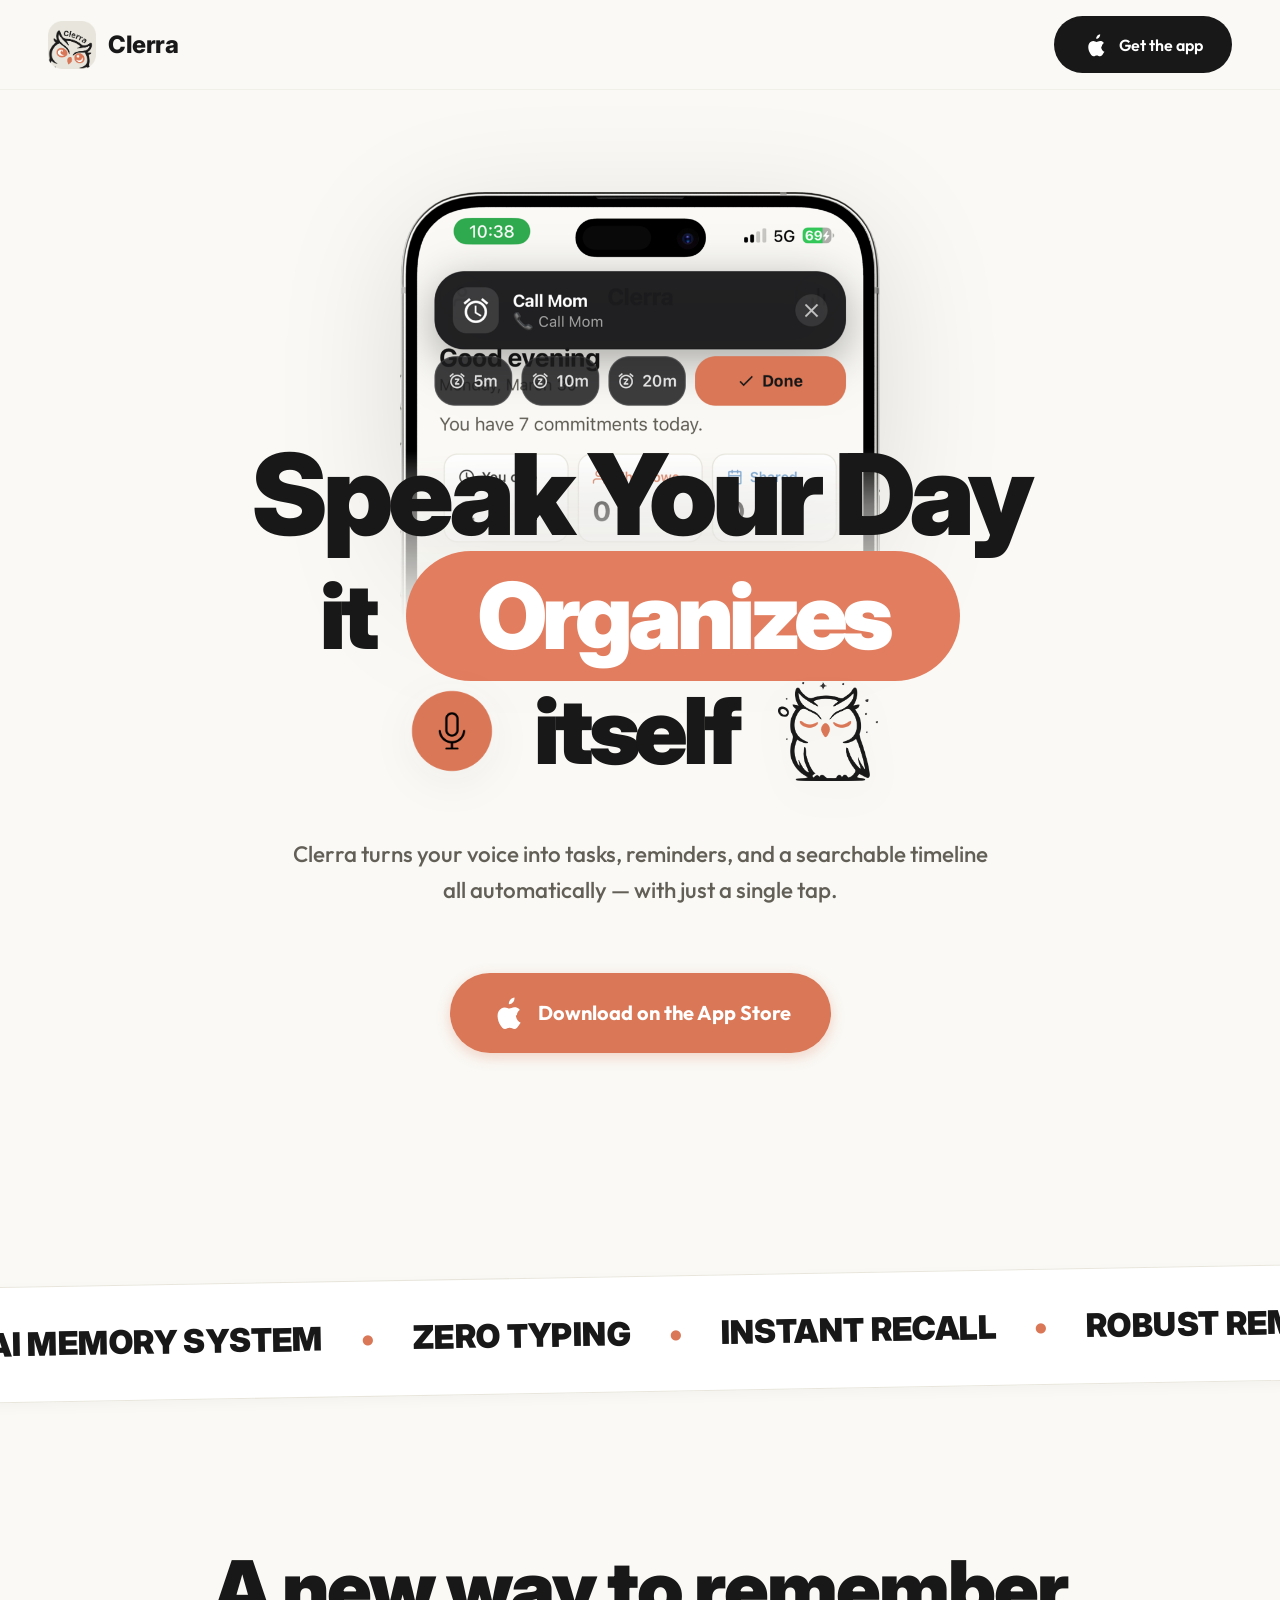
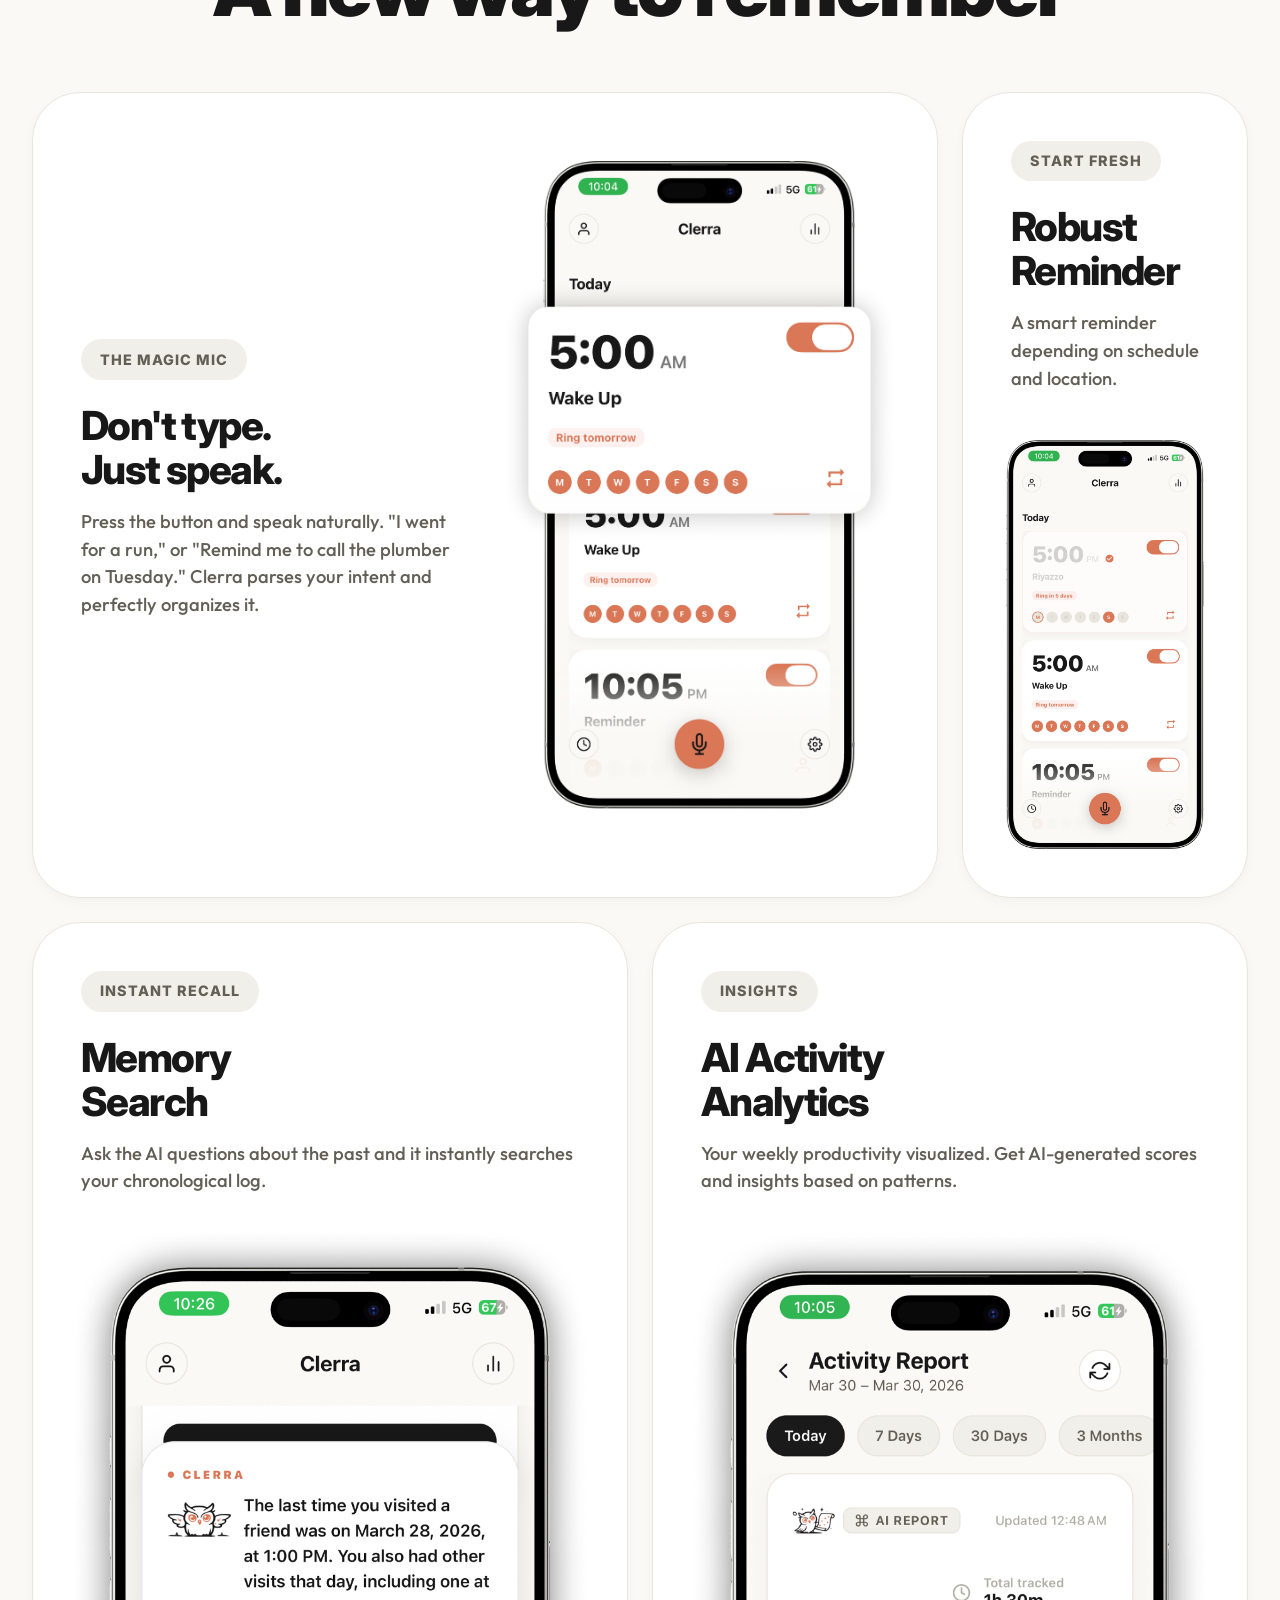
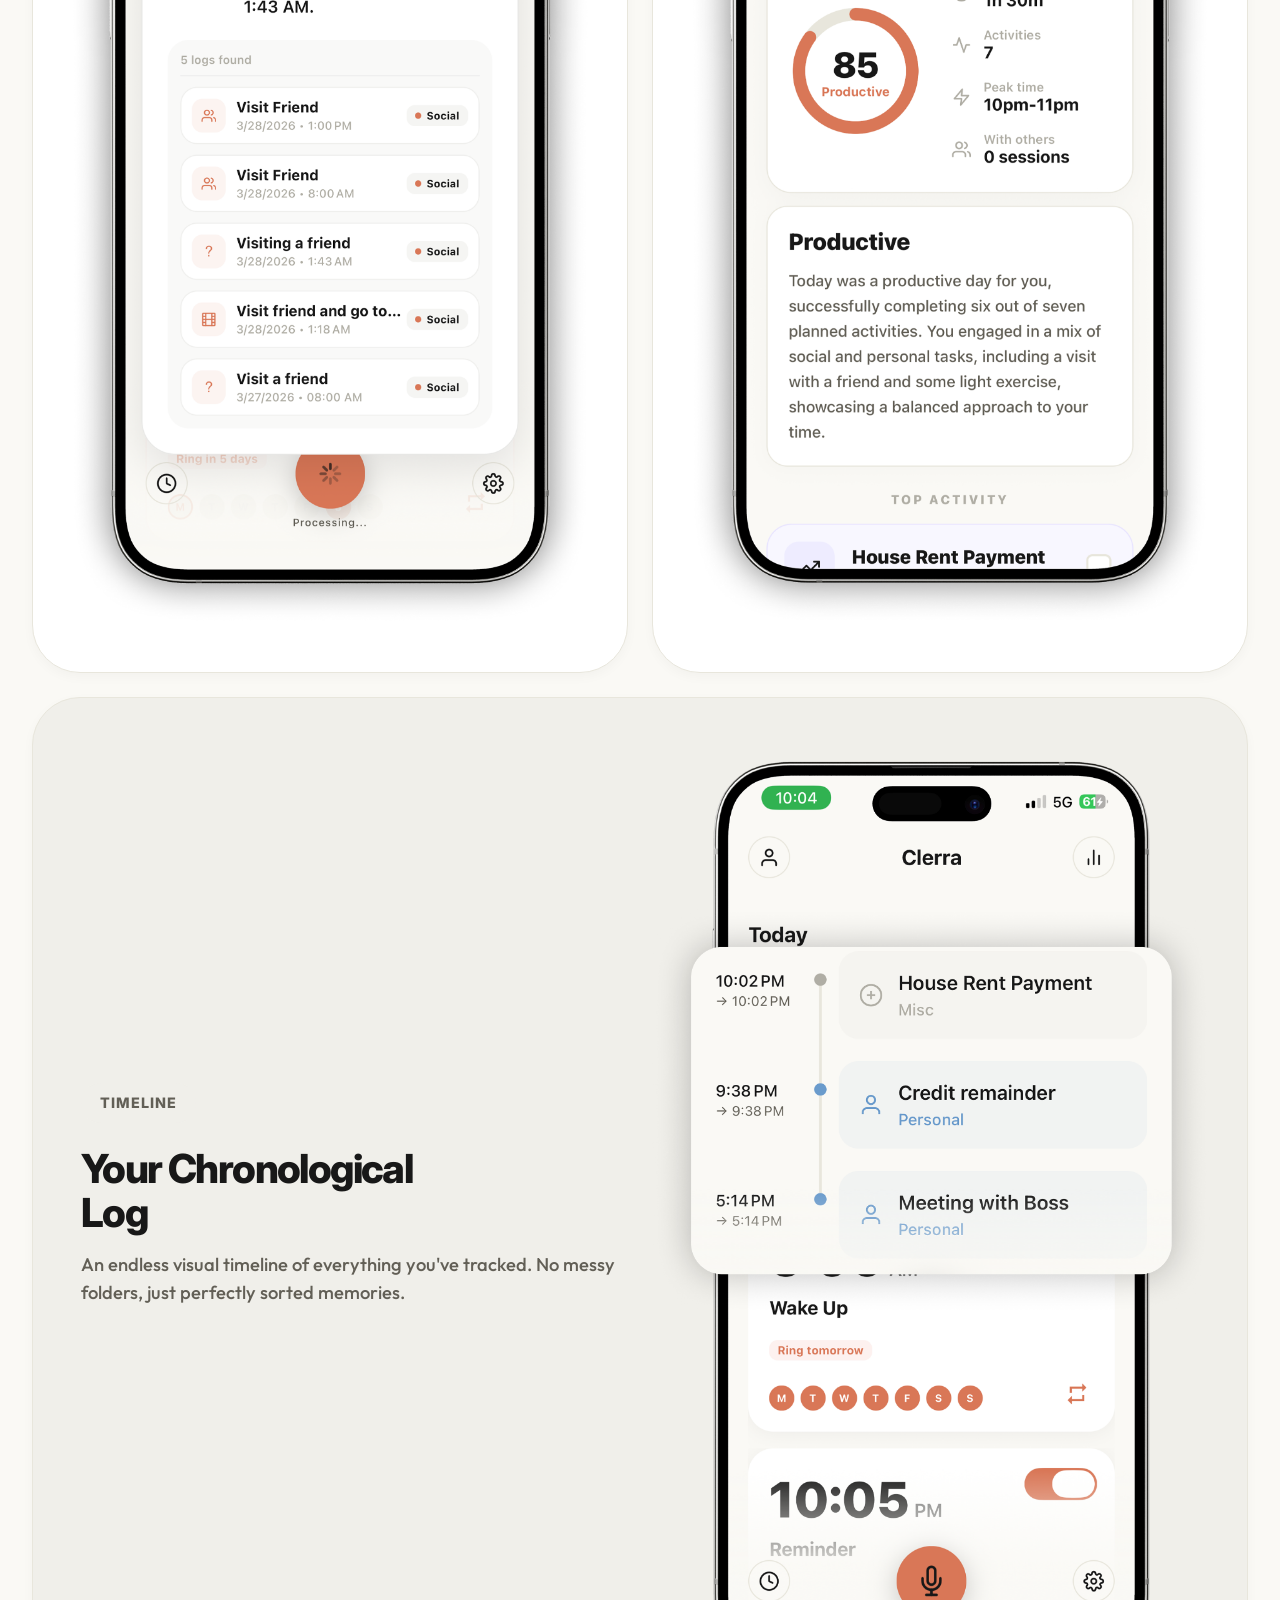
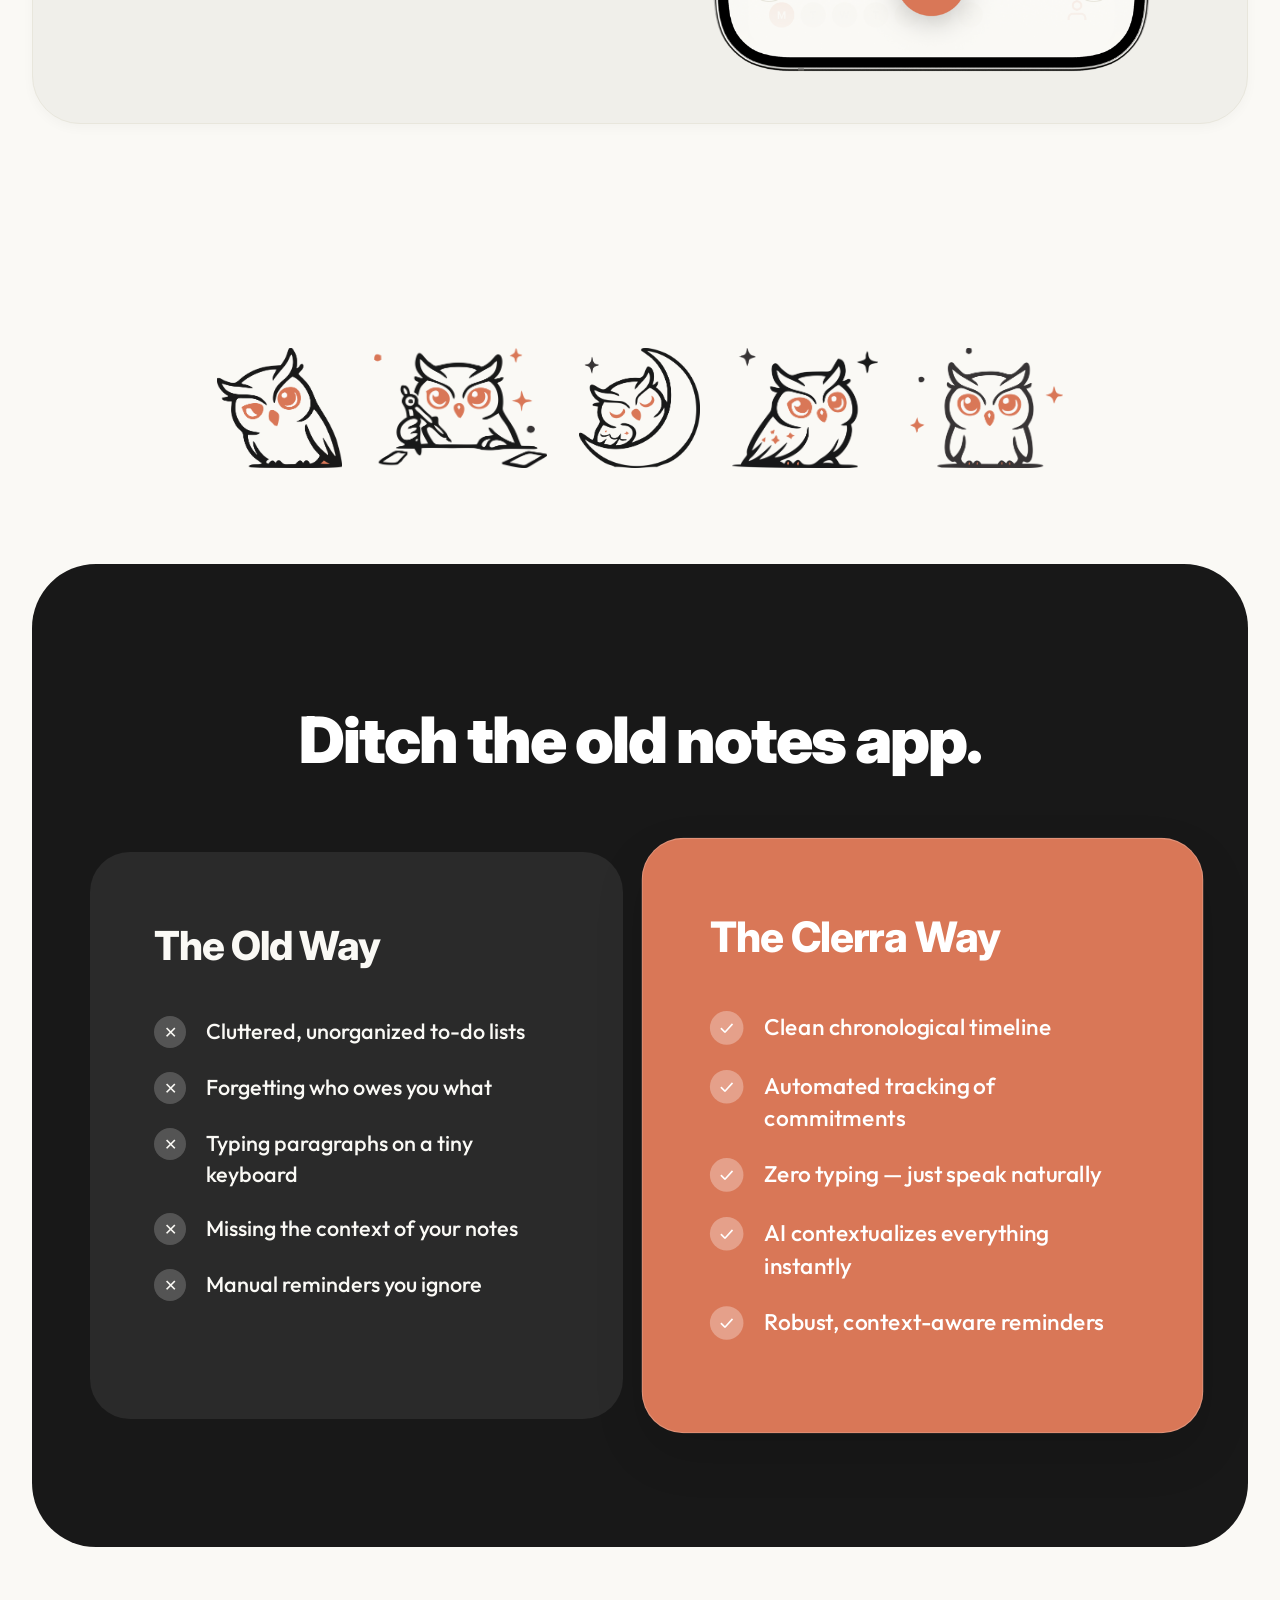
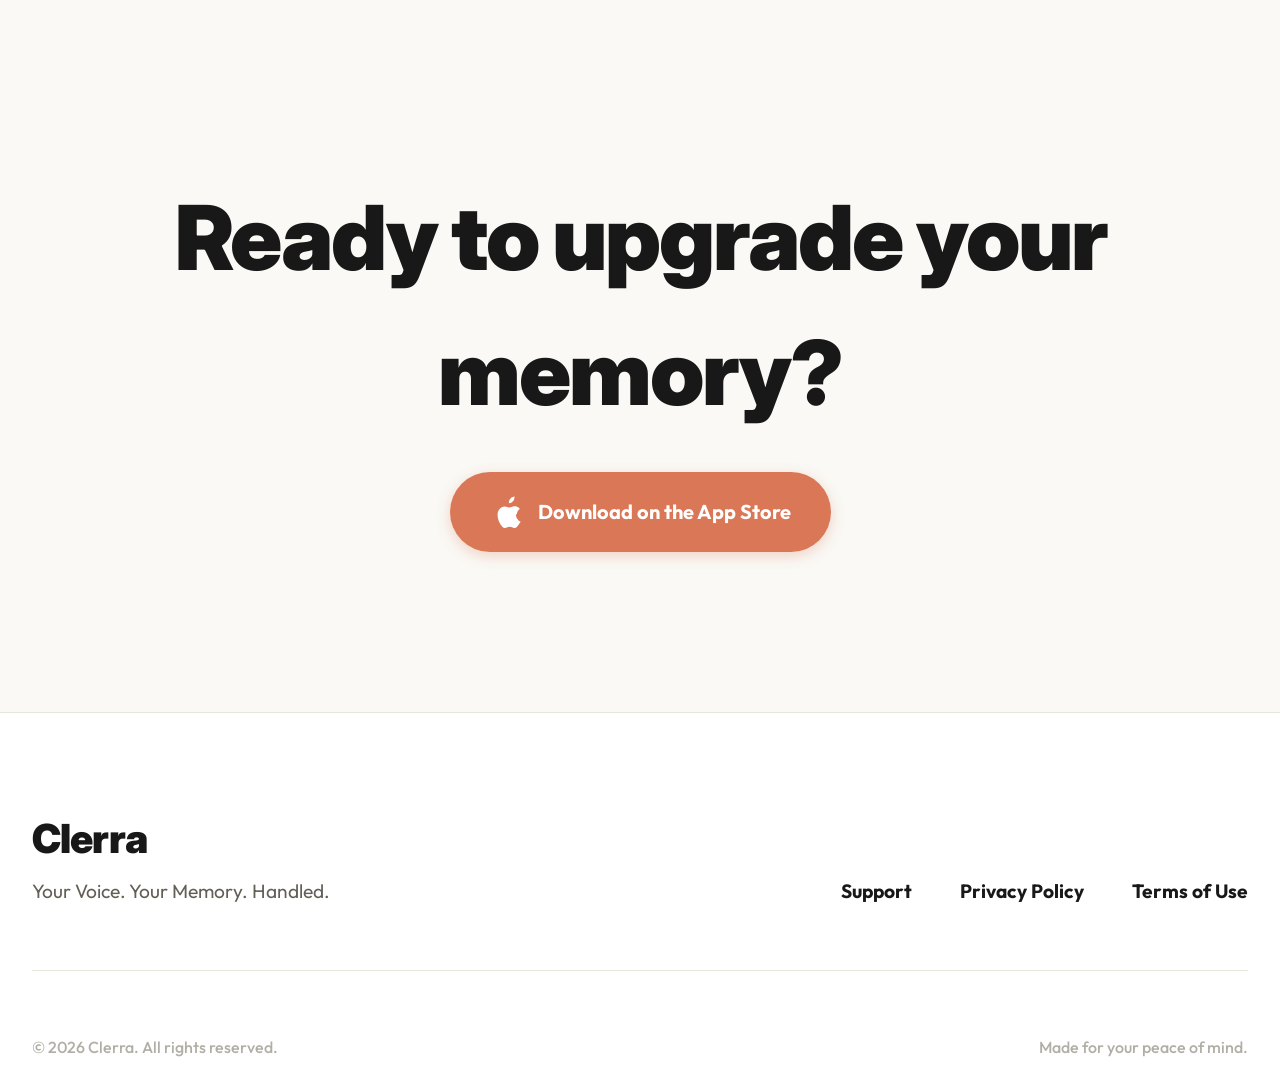
==== index.html @ 066b666c "Initialize Clerra Landing Page" ====
<!DOCTYPE html>
<html lang="en">

<head>
  <meta charset="UTF-8">
  <meta name="viewport" content="width=device-width, initial-scale=1.0">
  <title>Clerra | Your Voice. Your Memory. Handled.</title>
  <meta name="description"
    content="The world's first AI memory system. Speak your commitments, tasks, and journal entries. Clerra remembers the rest.">
  <link rel="stylesheet" href="style.css">
</head>

<body>

  <!-- Navigation -->
  <nav>
    <a href="#" class="logo-container">
      <img src="appshots/mascots/Logo.png" alt="Clerra Logo">
      Clerra
    </a>
    <a href="#download" class="btn-primary">
      <svg class="btn-icon" viewBox="0 0 18 18" fill="currentColor">
        <path d="M12.12 10.04c.015-1.57 1.28-2.32 1.34-2.36-.73-1.07-1.87-1.22-2.27-1.24-1-.1-1.95.59-2.46.59-.51 0-1.29-.58-2.12-.56-1.09.02-2.1.64-2.66 1.62-1.14 1.98-.29 4.91.81 6.51.54.78 1.18 1.65 2.02 1.62.81-.03 1.11-.53 2.09-.53.97 0 1.24.53 2.1.51.87-.01 1.44-.79 1.97-1.57.62-.9 0 0 .87-1.24-1.1-.47-2.16-1.74-2.14-3.34zm-1.77-5.91c.45-.55.75-1.3.67-2.06-.64.03-1.4.43-1.86.97-.41.48-.77 1.24-.67 1.98.71.05 1.41-.34 1.86-.89z"/>
      </svg>
      Get the app
    </a>
  </nav>

  <!-- Hero Section -->
  <header class="hero">
    <div class="hero-visual">
      <!-- Main Phone Mockup at the top -->
      <img src="appshots/hero image.png" alt="Clerra app interface" class="main-phone">
    </div>

    <h1 class="hero-headline">
      <span class="hl-line">Speak Your Day</span>
      <span class="hl-line hl-flex">
        it <span class="pill-bubble">Organizes</span>
      </span>
      <span class="hl-line hl-flex">
        <img src="appshots/mascots/recorder.png" alt="Recorder" class="hl-icon hero-recorder">
        itself
        <img src="appshots/mascots/Idle.png" alt="Mascot" class="hl-icon mascot-idle">
      </span>
    </h1>

    <p class="hero-subtext">Clerra turns your voice into tasks, reminders, and a searchable timeline<br>
      all automatically &mdash; with just a single tap.</p>

    <div class="hero-actions">
      <a href="#download" class="btn-accent">
        <svg class="btn-icon" viewBox="0 0 18 18" fill="currentColor">
          <path d="M12.12 10.04c.015-1.57 1.28-2.32 1.34-2.36-.73-1.07-1.87-1.22-2.27-1.24-1-.1-1.95.59-2.46.59-.51 0-1.29-.58-2.12-.56-1.09.02-2.1.64-2.66 1.62-1.14 1.98-.29 4.91.81 6.51.54.78 1.18 1.65 2.02 1.62.81-.03 1.11-.53 2.09-.53.97 0 1.24.53 2.1.51.87-.01 1.44-.79 1.97-1.57.62-.9 0 0 .87-1.24-1.1-.47-2.16-1.74-2.14-3.34zm-1.77-5.91c.45-.55.75-1.3.67-2.06-.64.03-1.4.43-1.86.97-.41.48-.77 1.24-.67 1.98.71.05 1.41-.34 1.86-.89z"/>
        </svg>
        Download on the App Store
      </a>
    </div>


  </header>

  <!-- Marquee -->
  <div class="marquee-container">
    <div class="marquee-content">
      AI MEMORY SYSTEM <span>•</span> ZERO TYPING <span>•</span> INSTANT RECALL <span>•</span> ROBUST REMINDERS
      <span>•</span> JUST SPEAK <span>•</span> AI MEMORY SYSTEM <span>•</span> ZERO TYPING <span>•</span> INSTANT RECALL
      <span>•</span> ROBUST REMINDERS <span>•</span> JUST SPEAK <span>•</span>
    </div>
  </div>

  <!-- Bento Features Section -->
  <section class="section-features">
    <h2>A new way to remember</h2>

    <div class="bento-grid">

      <!-- Feature 1 -->
      <div class="bento-card col-span-3 row-span-2">
        <div class="bento-content">
          <div class="bento-tag">The Magic Mic</div>
          <h3>Don't type.<br>Just speak.</h3>
          <p>Press the button and speak naturally. "I went for a run," or "Remind me to call the plumber on Tuesday."
            Clerra parses your intent and perfectly organizes it.</p>
        </div>
        <div class="bento-visual">
          <img src="appshots/Recuring reminder.png" alt="Clerra voice recording interface">
        </div>
      </div>

      <!-- Feature 2 -->
      <div class="bento-card col-span-1 row-span-2 card-reminder">
        <div class="bento-content">
          <div class="bento-tag">Start Fresh</div>
          <h3>Robust <br>Reminder</h3>
          <p>A smart reminder depending on schedule and location.</p>
        </div>
        <div class="bento-visual">
          <img src="appshots/All active reminder for the day.png" alt="Clerra remider widget">
        </div>
      </div>

      <!-- Feature 3 -->
      <div class="bento-card col-span-2 row-span-2">
        <div class="bento-content">
          <div class="bento-tag">Instant Recall</div>
          <h3>Memory <br>Search</h3>
          <p>Ask the AI questions about the past and it instantly searches your chronological log.</p>
        </div>
        <div class="bento-visual">
          <img src="appshots/Memory search.png" alt="Clerra memory search interface">
        </div>
      </div>

      <!-- Feature 4 -->
      <div class="bento-card col-span-2 row-span-2">
        <div class="bento-content">
          <div class="bento-tag">Insights</div>
          <h3>AI Activity <br>Analytics</h3>
          <p>Your weekly productivity visualized. Get AI-generated scores and insights based on patterns.</p>
        </div>
        <div class="bento-visual">
          <img src="appshots/Daily AI Reflection.png" alt="Clerra analytics chart">
        </div>
      </div>

      <!-- Feature 5 -->
      <div class="bento-card col-span-4 row-span-2 card-timeline" style="background-color: var(--surface-alt);">
        <div class="bento-content">
          <div class="bento-tag">Timeline</div>
          <h3>Your Chronological <br>Log</h3>
          <p>An endless visual timeline of everything you've tracked. No messy folders, just perfectly sorted memories.
          </p>
        </div>
        <div class="bento-visual">
          <img src="appshots/Timeline.png" alt="Clerra timeline interface">
        </div>
      </div>

    </div>
  </section>

  <!-- Mascots Row Divider -->
  <div class="mascot-row">
    <img src="appshots/mascots/Thinker.png" alt="Thinker">
    <img src="appshots/mascots/Architect.png" alt="Architect">
    <img src="appshots/mascots/Dreamer.png" alt="Dreamer">
    <img src="appshots/mascots/Nudge.png" alt="Nudge">
    <img src="appshots/mascots/Watcher.png" alt="Watcher">
  </div>

  <!-- Contrast Section -->
  <section class="contrast-section">
    <h2>Ditch the old notes app.</h2>
    <div class="contrast-container">

      <div class="contrast-side old-way">
        <h3>The Old Way</h3>
        <ul class="contrast-list">
          <li>Cluttered, unorganized to-do lists</li>
          <li>Forgetting who owes you what</li>
          <li>Typing paragraphs on a tiny keyboard</li>
          <li>Missing the context of your notes</li>
          <li>Manual reminders you ignore</li>
        </ul>
      </div>

      <div class="contrast-side new-way">
        <h3>The Clerra Way</h3>
        <ul class="contrast-list">
          <li>Clean chronological timeline</li>
          <li>Automated tracking of commitments</li>
          <li>Zero typing — just speak naturally</li>
          <li>AI contextualizes everything instantly</li>
          <li>Robust, context-aware reminders</li>
        </ul>
      </div>

    </div>
  </section>

  <!-- Final CTA -->
  <section class="cta-section" id="download">
    <h2>Ready to upgrade your memory?</h2>
    <a href="#" class="btn-accent">
      <svg class="btn-icon" viewBox="0 0 18 18" fill="currentColor">
        <path d="M12.12 10.04c.015-1.57 1.28-2.32 1.34-2.36-.73-1.07-1.87-1.22-2.27-1.24-1-.1-1.95.59-2.46.59-.51 0-1.29-.58-2.12-.56-1.09.02-2.1.64-2.66 1.62-1.14 1.98-.29 4.91.81 6.51.54.78 1.18 1.65 2.02 1.62.81-.03 1.11-.53 2.09-.53.97 0 1.24.53 2.1.51.87-.01 1.44-.79 1.97-1.57.62-.9 0 0 .87-1.24-1.1-.47-2.16-1.74-2.14-3.34zm-1.77-5.91c.45-.55.75-1.3.67-2.06-.64.03-1.4.43-1.86.97-.41.48-.77 1.24-.67 1.98.71.05 1.41-.34 1.86-.89z"/>
      </svg>
      Download on the App Store
    </a>
  </section>

  <!-- Footer & Legal -->
  <footer>
    <div class="footer-content">
      <div class="footer-top">
        <div class="footer-brand">
          <h3>Clerra</h3>
          <p>Your Voice. Your Memory. Handled.</p>
        </div>
        <div class="footer-links">
          <a href="support.html">Support</a>
          <a href="privacy.html">Privacy Policy</a>
          <a href="terms.html">Terms of Use</a>
        </div>
      </div>
      <div class="footer-bottom">
        <span>&copy; 2026 Clerra. All rights reserved.</span>
        <span>Made for your peace of mind.</span>
      </div>
    </div>
  </footer>

</body>

</html>
---- style.css ----
@import url('https://fonts.googleapis.com/css2?family=Outfit:wght@300;400;500;600;700;800;900&family=Inter:wght@400;500;600;700;800;900&display=swap');

:root {
  --bg-primary: #faf9f5;
  --surface-card: #ffffff;
  --surface-alt: #F0EFEA;
  --text-primary: #181818;
  --text-secondary: #625F56;
  --text-muted: #B0AEA5;
  --accent-orange: #d97757;
  --accent-blue: #6a9bcc;
  --accent-green: #788c5d;
  --border-color: #E8E6DC;
  
  --shadow-sm: 0 4px 12px rgba(0,0,0,0.03);
  --shadow-md: 0 8px 24px rgba(0,0,0,0.06);
  --shadow-lg: 0 20px 48px rgba(0,0,0,0.12);
}

* {
  margin: 0;
  padding: 0;
  box-sizing: border-box;
}

body {
  font-family: 'Outfit', sans-serif;
  background-color: var(--bg-primary);
  color: var(--text-primary);
  line-height: 1.5;
  overflow-x: hidden;
  -webkit-font-smoothing: antialiased;
}

h1, h2, h3, h4, h5, h6, .logo-container, .marquee-content, .bento-tag, .pill-bubble {
  font-family: 'Inter', sans-serif;
  font-weight: 900;
}

/* Nav */
nav {
  position: fixed;
  top: 0;
  left: 0;
  width: 100%;
  display: flex;
  justify-content: space-between;
  align-items: center;
  padding: 1rem 3rem;
  background-color: rgba(250, 249, 245, 0.8);
  backdrop-filter: blur(20px);
  -webkit-backdrop-filter: blur(20px);
  z-index: 1000;
  border-bottom: 1px solid rgba(232, 230, 220, 0.5);
}

.logo-container {
  display: flex;
  align-items: center;
  gap: 0.75rem;
  font-weight: 800;
  font-size: 1.5rem;
  letter-spacing: -0.5px;
  text-decoration: none;
  font-family: 'Inter', sans-serif; /* Heading font */
  color: var(--text-primary);
}

.logo-container img {
  height: 48px;
  width: auto;
}

.btn-primary {
  background-color: var(--text-primary);
  color: #fff;
  padding: 0.85rem 1.75rem;
  border-radius: 999px;
  text-decoration: none;
  font-weight: 600;
  font-size: 1rem;
  transition: all 0.2s ease;
  border: 1px solid transparent;
  display: inline-flex;
  align-items: center;
  gap: 0.5rem;
}

.btn-primary:hover {
  background-color: transparent;
  color: var(--text-primary);
  border: 1px solid var(--text-primary);
}

.btn-accent {
  background-color: var(--accent-orange);
  color: #fff;
  padding: 1.25rem 2.5rem;
  border-radius: 999px;
  text-decoration: none;
  font-weight: 700;
  font-size: 1.25rem;
  transition: all 0.2s ease;
  display: inline-flex;
  align-items: center;
  gap: 0.5rem;
  box-shadow: 0 4px 14px rgba(217, 119, 87, 0.3);
}

.btn-accent:hover {
  transform: translateY(-2px);
  box-shadow: 0 8px 24px rgba(217, 119, 87, 0.4);
}

.btn-icon {
  width: 2.5rem; /* Drastically increased for maximum impact */
  height: 2.5rem;
  flex-shrink: 0;
}

.btn-primary .btn-icon {
  width: 1.75rem; /* Scaled up for the nav button */
  height: 1.75rem;
}

/* Layout */
.container {
  max-width: 1200px;
  margin: 0 auto;
  padding: 0 2rem;
}

/* Hero Section */
.hero {
  padding: 12rem 0 10rem;
  text-align: center;
  display: flex;
  flex-direction: column;
  align-items: center;
  position: relative;
  overflow: hidden; /* Keep magnets from causing horizontal scroll */
}

.hero-headline {
  font-size: clamp(3.5rem, 8vw, 7.5rem);
  font-weight: 900;
  line-height: 1;
  letter-spacing: -0.05em;
  max-width: 1200px;
  display: flex;
  flex-direction: column;
  align-items: center;
  margin: -12rem auto 0; /* Pull UP over the smaller phone */
  color: var(--text-primary);
  position: relative;
  z-index: 10;
}

.hl-line {
  display: block;
}

.hl-flex {
  display: flex;
  align-items: center;
  justify-content: center;
  gap: 2rem; /* Increased gap for better breathing room */
}

/* Specific line adjustments to match reference hierarchy */
.hl-line:nth-child(1) {
  font-size: 1.1em; /* Make the top line the absolute focus */
}

.hl-line:nth-child(2), .hl-line:nth-child(3) {
  font-size: 0.9em;
}

.pill-bubble {
  background-color: #E27E5F; 
  color: #fff;
  padding: 1.2rem 4.5rem; /* Even larger pill */
  border-radius: 999px;
  display: inline-flex;
  align-items: center;
  line-height: 1;
}

.hero-recorder {
  width: 100px; /* Increased directly as requested */
  height: auto;
  filter: drop-shadow(0 10px 20px rgba(0,0,0,0.05));
}

.mascot-idle {
  width: 100px; /* Adjusted to maintain proportions with smaller recorder */
  height: auto;
  margin-left: 0.5rem;
  filter: drop-shadow(0 10px 20px rgba(0,0,0,0.05));
}


.hero-subtext {
  font-size: clamp(1.1rem, 2vw, 1.4rem); /* Slightly smaller for tighter balance */
  color: var(--text-secondary);
  max-width: 850px; /* Widened to ensure 2 lines */
  margin: 3.5rem auto 0;
  font-weight: 500;
  line-height: 1.6;
  position: relative;
  z-index: 10;
}

.hero-actions {
  display: flex;
  gap: 1.5rem;
  justify-content: center;
  align-items: center;
  margin-top: 4rem; /* Clear space for primary CTA */
  position: relative;
  z-index: 20;
}

.hero-visual {
  width: 100%;
  max-width: 1000px;
  display: flex;
  justify-content: center;
  z-index: 1;
  position: relative;
}

/* Glassmorphism Utility */
.glass-card {
  background: rgba(255, 255, 255, 0.7);
  backdrop-filter: blur(20px);
  -webkit-backdrop-filter: blur(20px);
  border: 1px solid rgba(255, 255, 255, 0.3);
  box-shadow: 0 8px 32px 0 rgba(31, 38, 135, 0.07);
}


.main-phone {
  width: 100%;
  height: auto;
  max-width: 480px; /* Reduced further from 550px */
  object-fit: contain;
  filter: drop-shadow(0 30px 60px rgba(0,0,0,0.12));
}

/* Playful Marquee */
.marquee-container {
  overflow: hidden;
  white-space: nowrap;
  background: var(--surface-card);
  padding: 2rem 0;
  border-top: 1px solid var(--border-color);
  border-bottom: 1px solid var(--border-color);
  display: flex;
  transform: rotate(-1deg) scale(1.02);
  margin: 4rem 0;
  box-shadow: var(--shadow-sm);
}

.marquee-content {
  display: inline-block;
  animation: marquee 30s linear infinite;
  font-size: 2rem;
  font-weight: 900;
  color: var(--text-primary);
}

.marquee-content span {
  margin: 0 2rem;
  color: var(--accent-orange);
}

@keyframes marquee {
  0% { transform: translateX(0); }
  100% { transform: translateX(-50%); }
}

/* Feature Sections (Abode style) */
.section-features {
  padding: 6rem 0;
  text-align: center;
}

.section-features h2 {
  font-size: clamp(2.5rem, 6vw, 5rem);
  font-weight: 900;
  letter-spacing: -2px;
  margin-bottom: 2rem;
  max-width: 900px;
  margin-left: auto;
  margin-right: auto;
  line-height: 1;
}

.bento-grid {
  display: grid;
  grid-template-columns: repeat(4, 1fr);
  gap: 1.5rem;
  padding: 2rem;
  max-width: 1400px;
  margin: 0 auto;
}

.bento-card {
  background: var(--surface-card);
  border-radius: 48px;
  padding: 3rem;
  border: 1px solid var(--border-color);
  display: flex;
  flex-direction: column;
  justify-content: flex-start;
  position: relative;
  overflow: hidden;
  text-align: left;
  min-height: 480px;
  box-shadow: var(--shadow-sm);
  transition: transform 0.3s ease, box-shadow 0.3s ease;
}

.bento-card:hover {
  transform: translateY(-5px);
  box-shadow: var(--shadow-md);
}

/* Span Sizes */
.col-span-1 { grid-column: span 1; }
.col-span-2 { grid-column: span 2; }
.col-span-3 { grid-column: span 3; }
.col-span-4 { grid-column: span 4; }
.row-span-1 { grid-row: span 1; }
.row-span-2 { grid-row: span 2; }

/* Wide cards become rows */
.col-span-3, .col-span-4 {
  flex-direction: row;
  align-items: center;
  gap: 3rem;
}

.bento-card h3 {
  font-size: 2.5rem;
  font-weight: 800;
  margin-bottom: 1rem;
  line-height: 1.1;
  letter-spacing: -0.04em;
}

.bento-card p {
  color: var(--text-secondary);
  font-size: 1.15rem;
  font-weight: 500;
  margin-bottom: 2rem;
  line-height: 1.5;
}

.bento-content {
  z-index: 2;
  flex: 1;
}

.bento-visual {
  flex: 1;
  position: relative;
  height: 100%;
  width: 100%;
  display: flex;
  justify-content: center;
  align-items: center;
}

.bento-visual img {
  max-width: 105%;
  max-height: 105%;
  object-fit: contain;
  transition: transform 0.4s cubic-bezier(0.1, 0.9, 0.2, 1);
}

.bento-card:hover .bento-visual img {
  transform: scale(1.02);
}

.bento-tag {
  background: var(--surface-alt);
  padding: 0.6rem 1.2rem;
  border-radius: 999px;
  font-size: 0.9rem;
  font-weight: 800;
  display: inline-flex;
  margin-bottom: 1.5rem;
  color: var(--text-secondary);
  text-transform: uppercase;
  letter-spacing: 1px;
}

/* Specific Card Tweaks */
.card-reminder .bento-content {
  margin-bottom: auto;
}

.card-reminder .bento-visual {
  align-items: center;
  margin-top: 1rem;
}

.card-reminder .bento-visual img {
  margin-bottom: 0px;
  object-position: center;
  width: 105%;
}

.card-timeline {
  min-height: 520px;
}

/* Contrast Section (The Old Way vs Clerra) */
.contrast-section {
  background-color: var(--text-primary);
  color: var(--bg-primary);
  padding: 8rem 2rem;
  border-radius: 64px;
  margin: 4rem 2rem;
  text-align: center;
}
.contrast-section h2 {
  font-size: clamp(2.5rem, 5vw, 4.5rem);
  font-weight: 900;
  letter-spacing: -2px;
  margin-bottom: 4rem;
  color: #fff;
}

.contrast-container {
  display: flex;
  max-width: 1100px;
  margin: 0 auto;
  gap: 2rem;
}

.contrast-side {
  flex: 1;
  padding: 4rem;
  border-radius: 40px;
  text-align: left;
}

.old-way {
  background-color: rgba(255,255,255,0.08);
}

.new-way {
  background-color: var(--accent-orange);
  color: #fff;
  transform: scale(1.05);
  box-shadow: var(--shadow-lg);
  border: 1px solid rgba(255,255,255,0.2);
}

.contrast-side h3 {
  font-size: 2.5rem;
  margin-bottom: 2.5rem;
  font-weight: 800;
  letter-spacing: -1px;
}

.contrast-list {
  list-style: none;
}

.contrast-list li {
  margin-bottom: 1.5rem;
  font-size: 1.35rem;
  display: flex;
  align-items: flex-start;
  gap: 1.25rem;
  font-weight: 500;
  line-height: 1.4;
}

.contrast-list li::before {
  content: '✕';
  display: inline-flex;
  justify-content: center;
  align-items: center;
  width: 32px;
  height: 32px;
  background: rgba(255,255,255,0.2);
  border-radius: 50%;
  font-size: 1rem;
  flex-shrink: 0;
}

.new-way .contrast-list li::before {
  content: '✓';
  background: rgba(255,255,255,0.3);
}

.mascot-row {
  display: flex;
  justify-content: center;
  gap: 2rem;
  margin: 6rem 0;
  flex-wrap: wrap;
}

.mascot-row img {
  height: 120px;
  width: auto;
  animation: float 4s ease-in-out infinite;
}
.mascot-row img:nth-child(even) { animation-delay: 1s; }
.mascot-row img:nth-child(3n) { animation-delay: 2s; }

/* Call to Action Final */
.cta-section {
  padding: 10rem 2rem;
  text-align: center;
}
.cta-section h2 {
  font-size: clamp(3rem, 7vw, 6rem);
  font-weight: 900;
  letter-spacing: -2px;
  margin-bottom: 2rem;
}

/* Footer & Legal */
footer {
  padding: 6rem 2rem 2rem;
  text-align: center;
  background: var(--surface-card);
  border-top: 1px solid var(--border-color);
}

.footer-content {
  max-width: 1400px;
  margin: 0 auto;
  display: flex;
  flex-direction: column;
  gap: 4rem;
}

.footer-top {
  display: flex;
  justify-content: space-between;
  align-items: flex-end;
  padding-bottom: 4rem;
  border-bottom: 1px solid var(--border-color);
}

.footer-brand h3 {
  font-size: 2.5rem;
  font-weight: 900;
  letter-spacing: -1px;
  margin-bottom: 0.5rem;
  text-align: left;
}

.footer-brand p {
  color: var(--text-secondary);
  font-size: 1.2rem;
  text-align: left;
}

.footer-links {
  display: flex;
  gap: 3rem;
  flex-wrap: wrap;
}

.footer-links a {
  color: var(--text-primary);
  text-decoration: none;
  font-weight: 700;
  font-size: 1.2rem;
  transition: color 0.2s;
}

.footer-links a:hover {
  color: var(--accent-orange);
}

.footer-bottom {
  display: flex;
  justify-content: space-between;
  color: var(--text-muted);
  font-size: 1rem;
  font-weight: 500;
}


/* Media Queries */
@media (max-width: 1024px) {
  .col-span-1, .col-span-2, .col-span-3, .col-span-4 {
    grid-column: span 4;
  }
  .col-span-3, .col-span-4 {
    flex-direction: column;
  }
  .contrast-container {
    flex-direction: column;
  }
  .new-way {
    transform: scale(1);
  }
  .hero-visual {
    height: auto;
    margin-bottom: 0;
  }
  .main-phone {
    max-width: 550px;
  }
  .hero-headline {
    margin-top: -8rem;
    font-size: 5rem;
  }
}

@media (max-width: 768px) {
  .hero {
    padding: 8rem 1.5rem 1.5rem; /* Drastic reduction */
  }
  .hero-headline { 
    font-size: 3.5rem; 
    margin-top: -3.5rem;
  }
  .hl-row {
    gap: 0.5rem;
  }
  .pill-bubble {
    padding: 0.1rem 1.5rem;
  }
  .hero-recorder, .mascot-idle {
    width: 80px;
  }
  .btn-accent .btn-icon {
    width: 1.5rem;
    height: 1.5rem;
  }
  .hero-subtext {
    font-size: 1.25rem;
    line-height: 1.5;
    max-width: 100%;
  }
  .marquee-container {
    margin: 2rem 0;
    padding: 1rem 0;
    transform: rotate(0) scale(1); /* Straightened for cleaner line */
  }
  .marquee-content {
    font-size: 1.15rem; /* Much smaller mobile marquee */
  }
  .floating-element { display: none; }
  nav { padding: 1.5rem; }
  .footer-top {
    flex-direction: column;
    align-items: flex-start;
    gap: 2rem;
  }
  .section-features {
    padding: 2.5rem 0; /* Tighten spacer between marquee and next section */
  }
  .bento-grid { padding: 1rem; gap: 1.5rem; }
  .contrast-section { 
    border-radius: 32px; 
    padding: 3rem 1.5rem;
    margin: 4rem 0; 
  }
  .contrast-side { padding: 2.5rem; border-radius: 24px; }
  .footer-brand h3, .footer-brand p { text-align: center; width: 100%; }
  .footer-links { justify-content: center; width: 100%; }
}

@media (max-width: 480px) {
  .hero-headline {
    font-size: 2.5rem;
    margin-top: -1.5rem;
  }
  .hero-recorder, .mascot-idle {
    width: 60px; /* Scaled down for phones */
  }
  .pill-bubble {
    font-size: 0.8em;
    padding: 0.1rem 1rem;
  }
  .hero-actions {
    flex-direction: column;
    width: 100%;
  }
  .btn-accent, .btn-primary {
    width: 100%;
    justify-content: center;
    font-size: 1.1rem;
    padding: 1rem 1.5rem;
  }
  nav .btn-primary, nav .btn-accent {
    width: auto; /* Prevent 100% width in nav */
    padding: 0.6rem 1.25rem;
    font-size: 0.9rem;
  }
  .btn-accent .btn-icon {
    width: 1.1rem; /* Scaled down for mobile buttons */
    height: 1.1rem;
  }
  nav .btn-icon {
    width: 1rem; /* Even smaller for nav button icon */
    height: 1rem;
  }
  nav {
    padding: 0.75rem 1rem;
  }
  .hero-subtext {
    font-size: 1.1rem;
  }
  .marquee-container {
    margin: 1.25rem 0;
    padding: 0.6rem 0;
  }
  .marquee-content {
    font-size: 1.1rem; /* Optimized for narrow screens */
  }
  .section-features h2 {
    font-size: 2rem;
    margin-bottom: 1.5rem;
  }
  .bento-visual img {
    max-height: 280px;
    object-fit: contain;
  }
  .mascot-row {
    flex-wrap: nowrap; /* Force straight line as requested */
    gap: 0.75rem;
    margin: 1.5rem 0; /* Optimized tight spacing */
    padding: 0 1rem;
  }
  .mascot-row img {
    height: 50px; /* Small on mobile */
  }
  .cta-section {
    padding: 4rem 1.5rem;
  }
  .footer-bottom {
    flex-direction: column;
    gap: 1rem;
    text-align: center;
  }
  .logo-container {
    font-size: 1.2rem; /* Reduced to fit beside button */
  }
  .logo-container img {
    height: 30px; /* Scaled down logo image */
  }
  footer {
    padding: 3rem 1.5rem 1.5rem;
  }
}
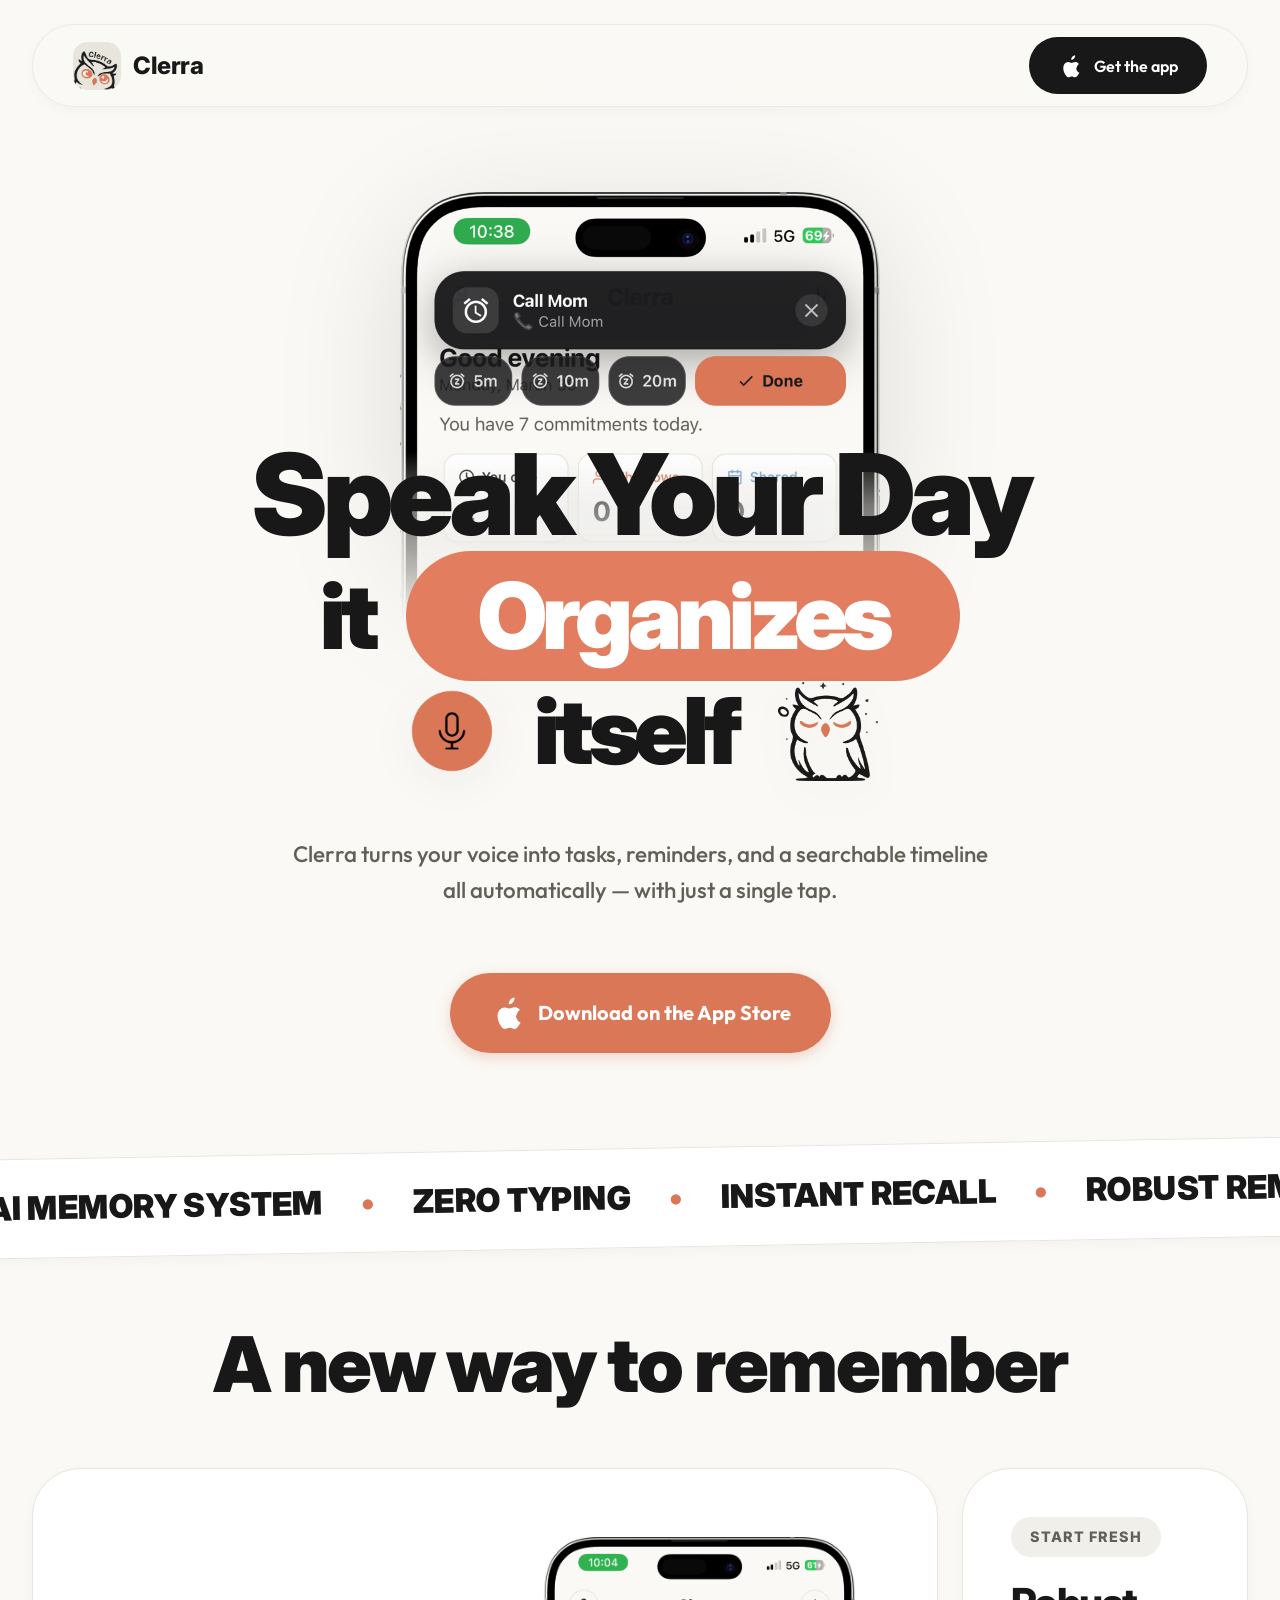
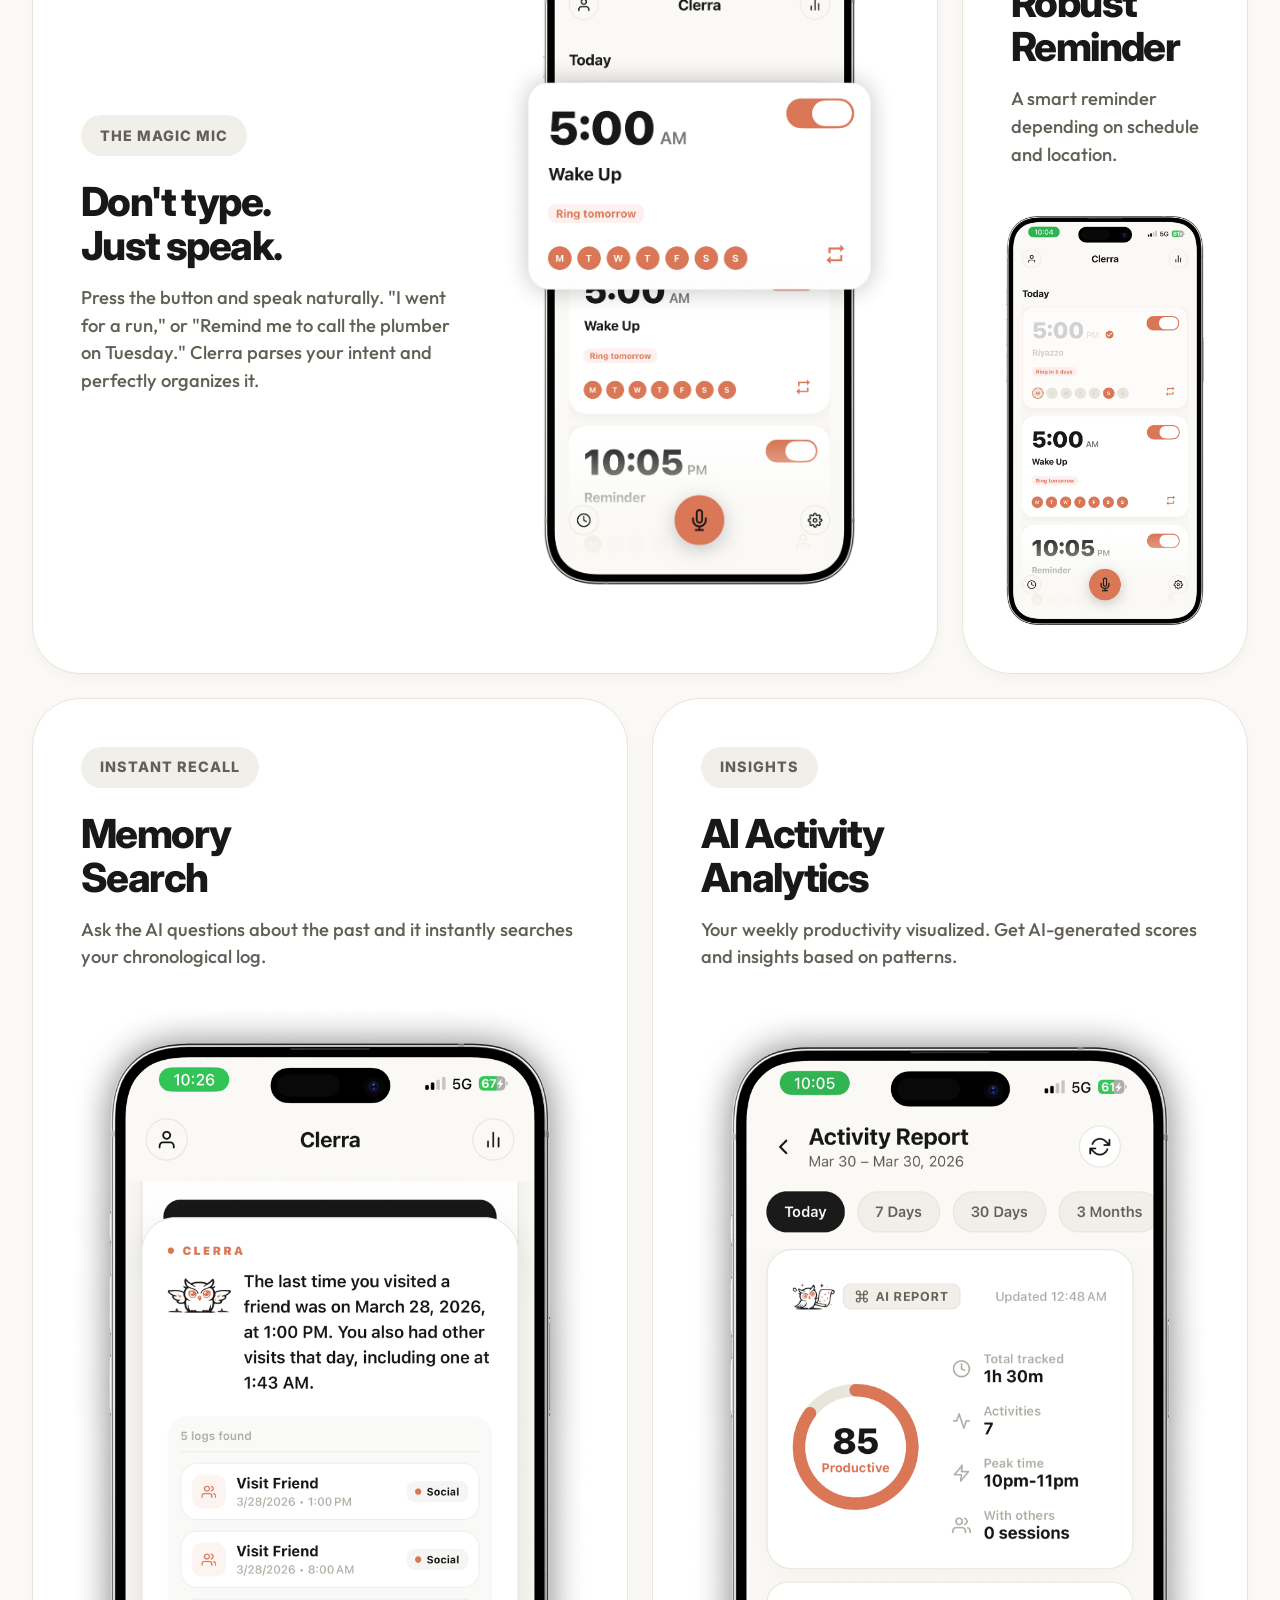
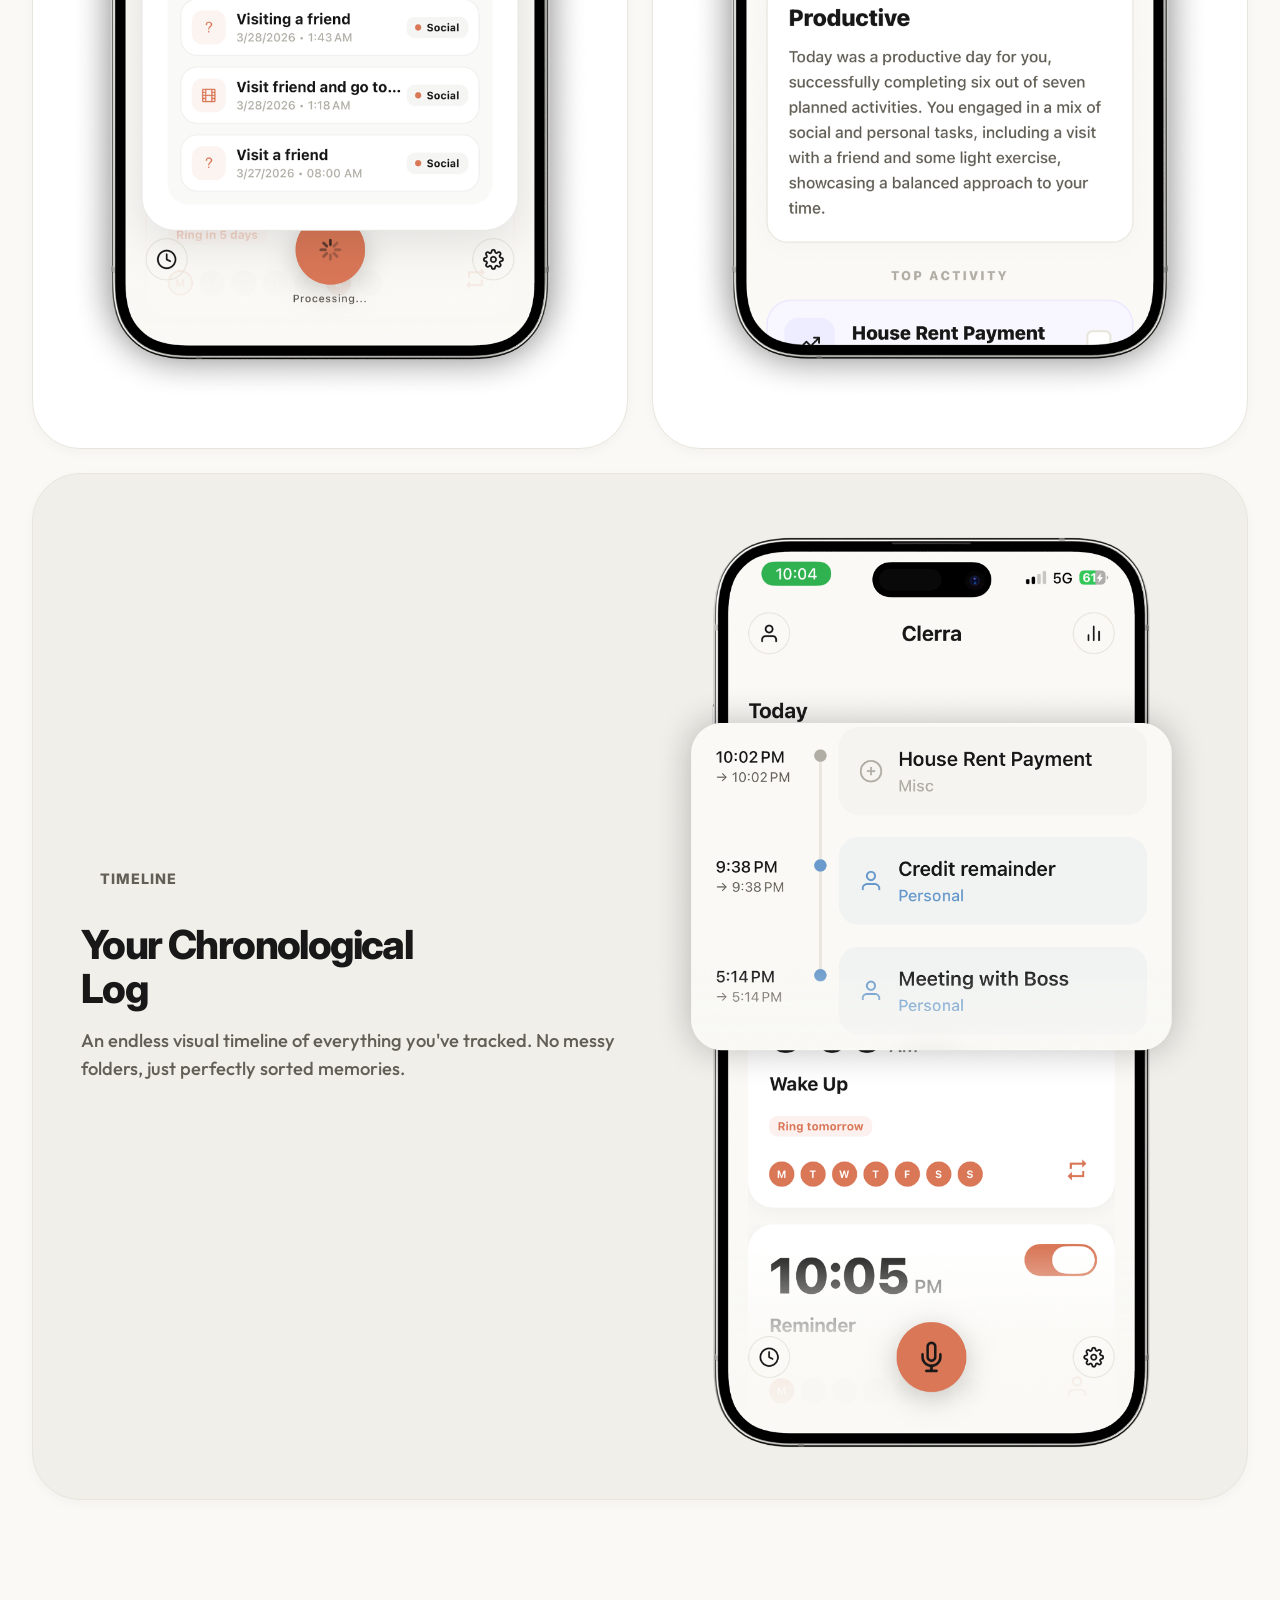
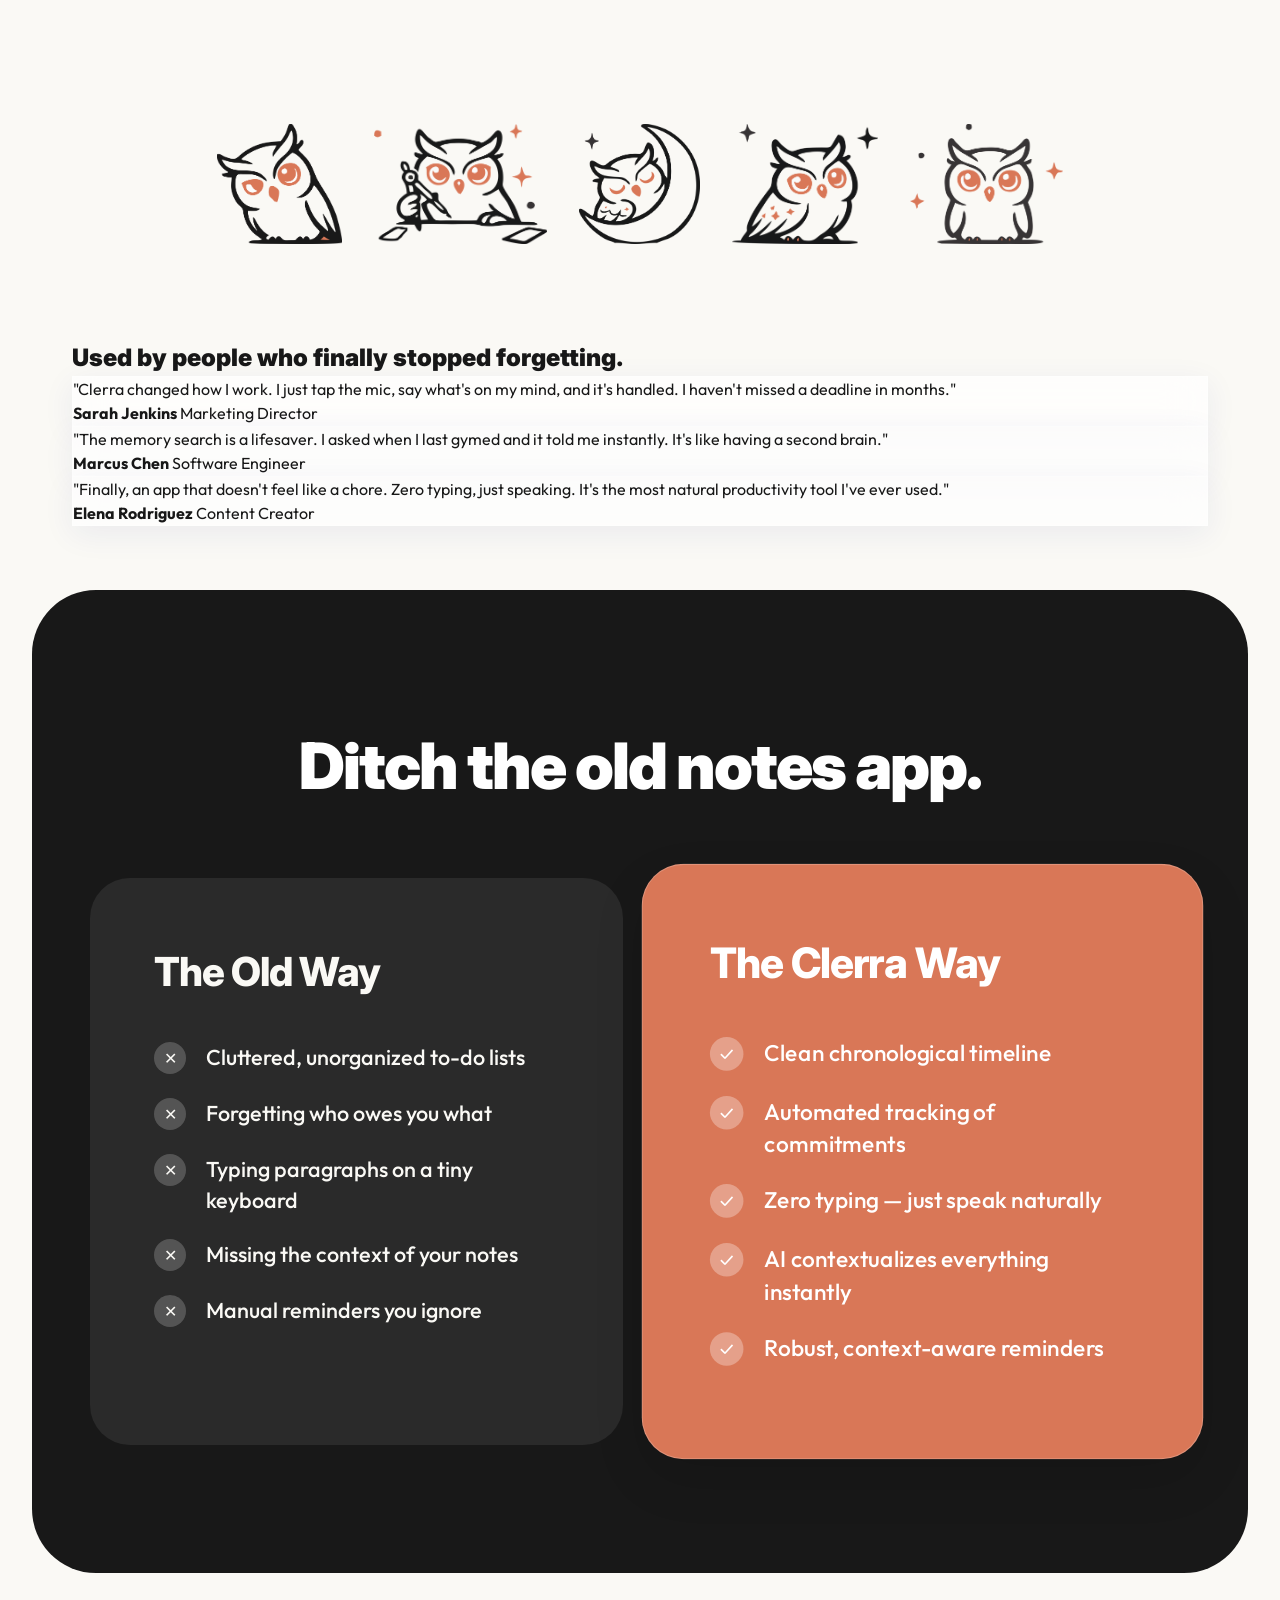
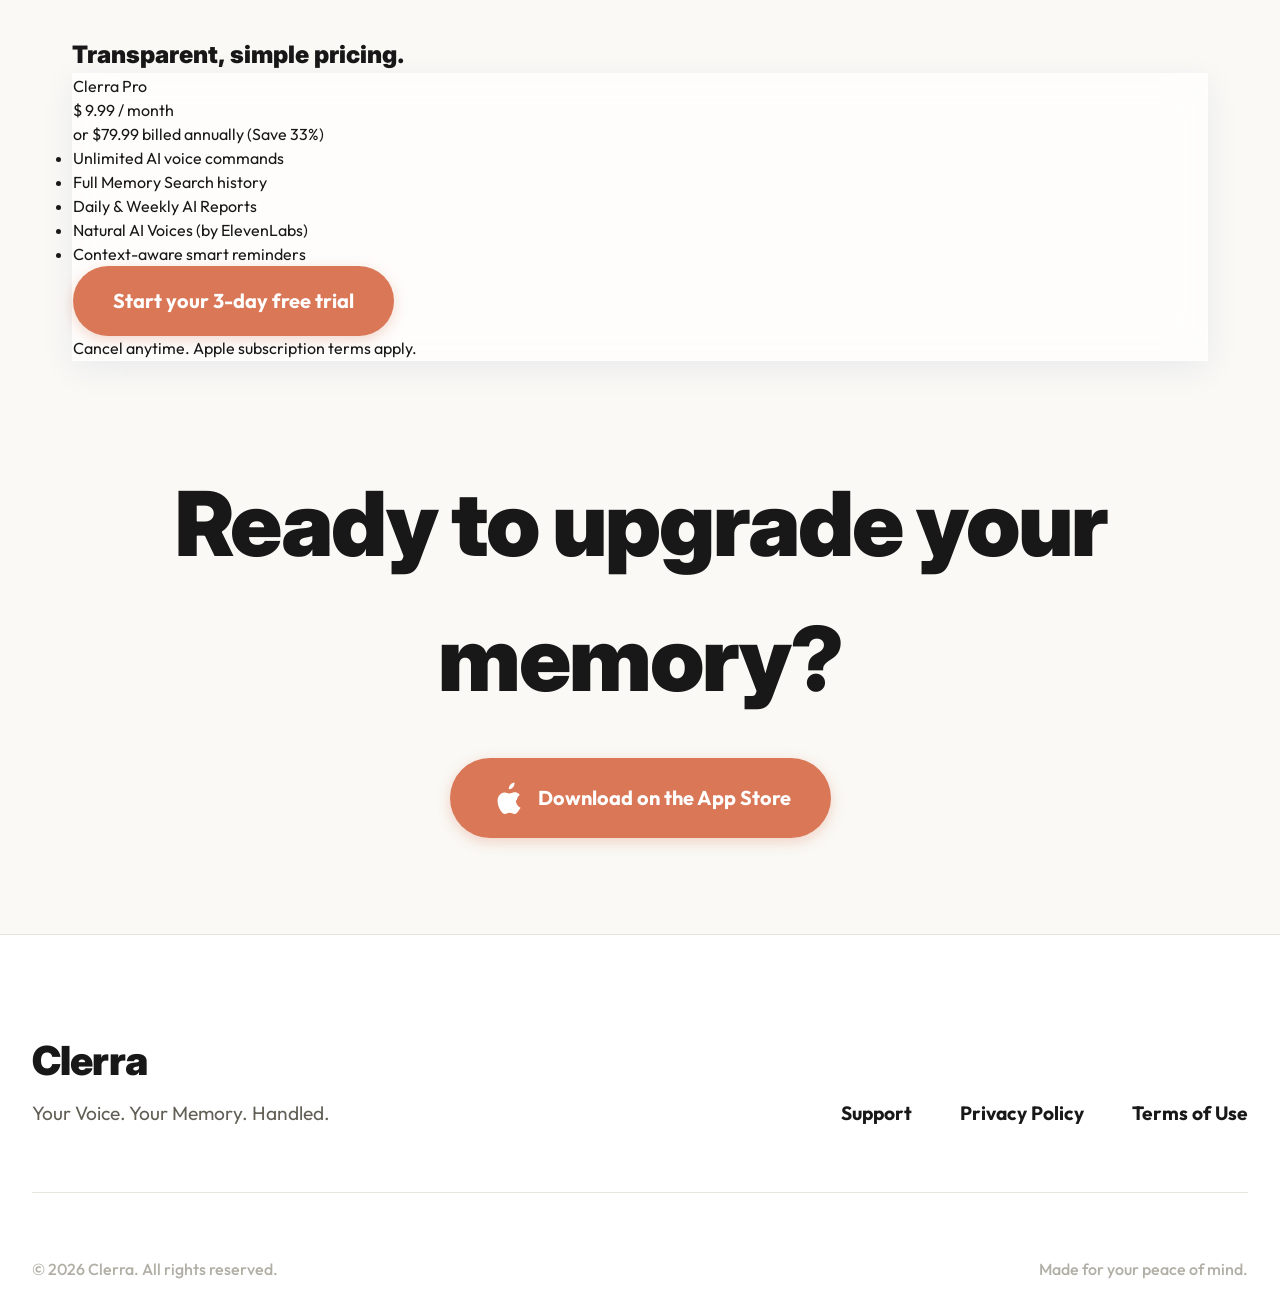
==== commit f77b2ee3: "Add Social Proof and Pricing sections" ====
--- a/index.html
+++ b/index.html
@@ -149,6 +149,36 @@
     <img src="appshots/mascots/Watcher.png" alt="Watcher">
   </div>
 
+  <!-- Social Proof Section -->
+  <section class="section-testimonials">
+    <div class="container">
+      <h2>Used by people who finally stopped forgetting.</h2>
+      <div class="testimonial-grid">
+        <div class="testimonial-card glass-card">
+          <p>"Clerra changed how I work. I just tap the mic, say what's on my mind, and it's handled. I haven't missed a deadline in months."</p>
+          <div class="user-info">
+            <strong>Sarah Jenkins</strong>
+            <span>Marketing Director</span>
+          </div>
+        </div>
+        <div class="testimonial-card glass-card">
+          <p>"The memory search is a lifesaver. I asked when I last gymed and it told me instantly. It's like having a second brain."</p>
+          <div class="user-info">
+            <strong>Marcus Chen</strong>
+            <span>Software Engineer</span>
+          </div>
+        </div>
+        <div class="testimonial-card glass-card">
+          <p>"Finally, an app that doesn't feel like a chore. Zero typing, just speaking. It's the most natural productivity tool I've ever used."</p>
+          <div class="user-info">
+            <strong>Elena Rodriguez</strong>
+            <span>Content Creator</span>
+          </div>
+        </div>
+      </div>
+    </div>
+  </section>
+
   <!-- Contrast Section -->
   <section class="contrast-section">
     <h2>Ditch the old notes app.</h2>
@@ -179,6 +209,35 @@
     </div>
   </section>
 
+  <!-- Pricing Section -->
+  <section class="section-pricing" id="pricing">
+    <div class="container">
+      <h2>Transparent, simple pricing.</h2>
+      <div class="pricing-card main-pricing glass-card">
+        <div class="pricing-header">
+          <span class="price-tag">Clerra Pro</span>
+          <div class="price-value">
+            <span class="currency">$</span>
+            <span class="amount">9.99</span>
+            <span class="period">/ month</span>
+          </div>
+          <p>or $79.99 billed annually (Save 33%)</p>
+        </div>
+        <ul class="pricing-features">
+          <li>Unlimited AI voice commands</li>
+          <li>Full Memory Search history</li>
+          <li>Daily & Weekly AI Reports</li>
+          <li>Natural AI Voices (by ElevenLabs)</li>
+          <li>Context-aware smart reminders</li>
+        </ul>
+        <div class="pricing-cta">
+          <a href="#" class="btn-accent">Start your 3-day free trial</a>
+          <p class="cta-micro">Cancel anytime. Apple subscription terms apply.</p>
+        </div>
+      </div>
+    </div>
+  </section>
+
   <!-- Final CTA -->
   <section class="cta-section" id="download">
     <h2>Ready to upgrade your memory?</h2>
--- a/style.css
+++ b/style.css
@@ -40,18 +40,20 @@
 /* Nav */
 nav {
   position: fixed;
-  top: 0;
-  left: 0;
-  width: 100%;
+  top: 1.5rem;
+  left: 2rem;
+  width: calc(100% - 4rem);
   display: flex;
   justify-content: space-between;
   align-items: center;
-  padding: 1rem 3rem;
-  background-color: rgba(250, 249, 245, 0.8);
+  padding: 0.75rem 2.5rem;
+  background-color: rgba(250, 249, 245, 0.7);
   backdrop-filter: blur(20px);
   -webkit-backdrop-filter: blur(20px);
   z-index: 1000;
-  border-bottom: 1px solid rgba(232, 230, 220, 0.5);
+  border: 1px solid rgba(232, 230, 220, 0.8);
+  border-radius: 999px;
+  box-shadow: var(--shadow-sm);
 }
 
 .logo-container {
@@ -132,7 +134,7 @@
 
 /* Hero Section */
 .hero {
-  padding: 12rem 0 10rem;
+  padding: 12rem 0 4rem; /* Drastically reduced bottom spacing for tighter desktop flow */
   text-align: center;
   display: flex;
   flex-direction: column;
@@ -253,12 +255,12 @@
   overflow: hidden;
   white-space: nowrap;
   background: var(--surface-card);
-  padding: 2rem 0;
+  padding: 1.5rem 0; /* Reduced from 2rem */
   border-top: 1px solid var(--border-color);
   border-bottom: 1px solid var(--border-color);
   display: flex;
   transform: rotate(-1deg) scale(1.02);
-  margin: 4rem 0;
+  margin: 2rem 0; /* Reduced from 4rem */
   box-shadow: var(--shadow-sm);
 }
 
@@ -282,7 +284,7 @@
 
 /* Feature Sections (Abode style) */
 .section-features {
-  padding: 6rem 0;
+  padding: 3rem 0 6rem; /* Reduced top padding to sit closer to marquee */
   text-align: center;
 }
 
@@ -517,7 +519,7 @@
 
 /* Call to Action Final */
 .cta-section {
-  padding: 10rem 2rem;
+  padding: 6rem 2rem;
   text-align: center;
 }
 .cta-section h2 {
@@ -654,7 +656,12 @@
     font-size: 1.15rem; /* Much smaller mobile marquee */
   }
   .floating-element { display: none; }
-  nav { padding: 1.5rem; }
+  nav { 
+    top: 1rem;
+    left: 1rem;
+    width: calc(100% - 2rem);
+    padding: 0.75rem 1.5rem; 
+  }
   .footer-top {
     flex-direction: column;
     align-items: flex-start;
@@ -710,7 +717,10 @@
     height: 1rem;
   }
   nav {
-    padding: 0.75rem 1rem;
+    top: 0.75rem;
+    left: 0.75rem;
+    width: calc(100% - 1.5rem);
+    padding: 0.6rem 1rem;
   }
   .hero-subtext {
     font-size: 1.1rem;
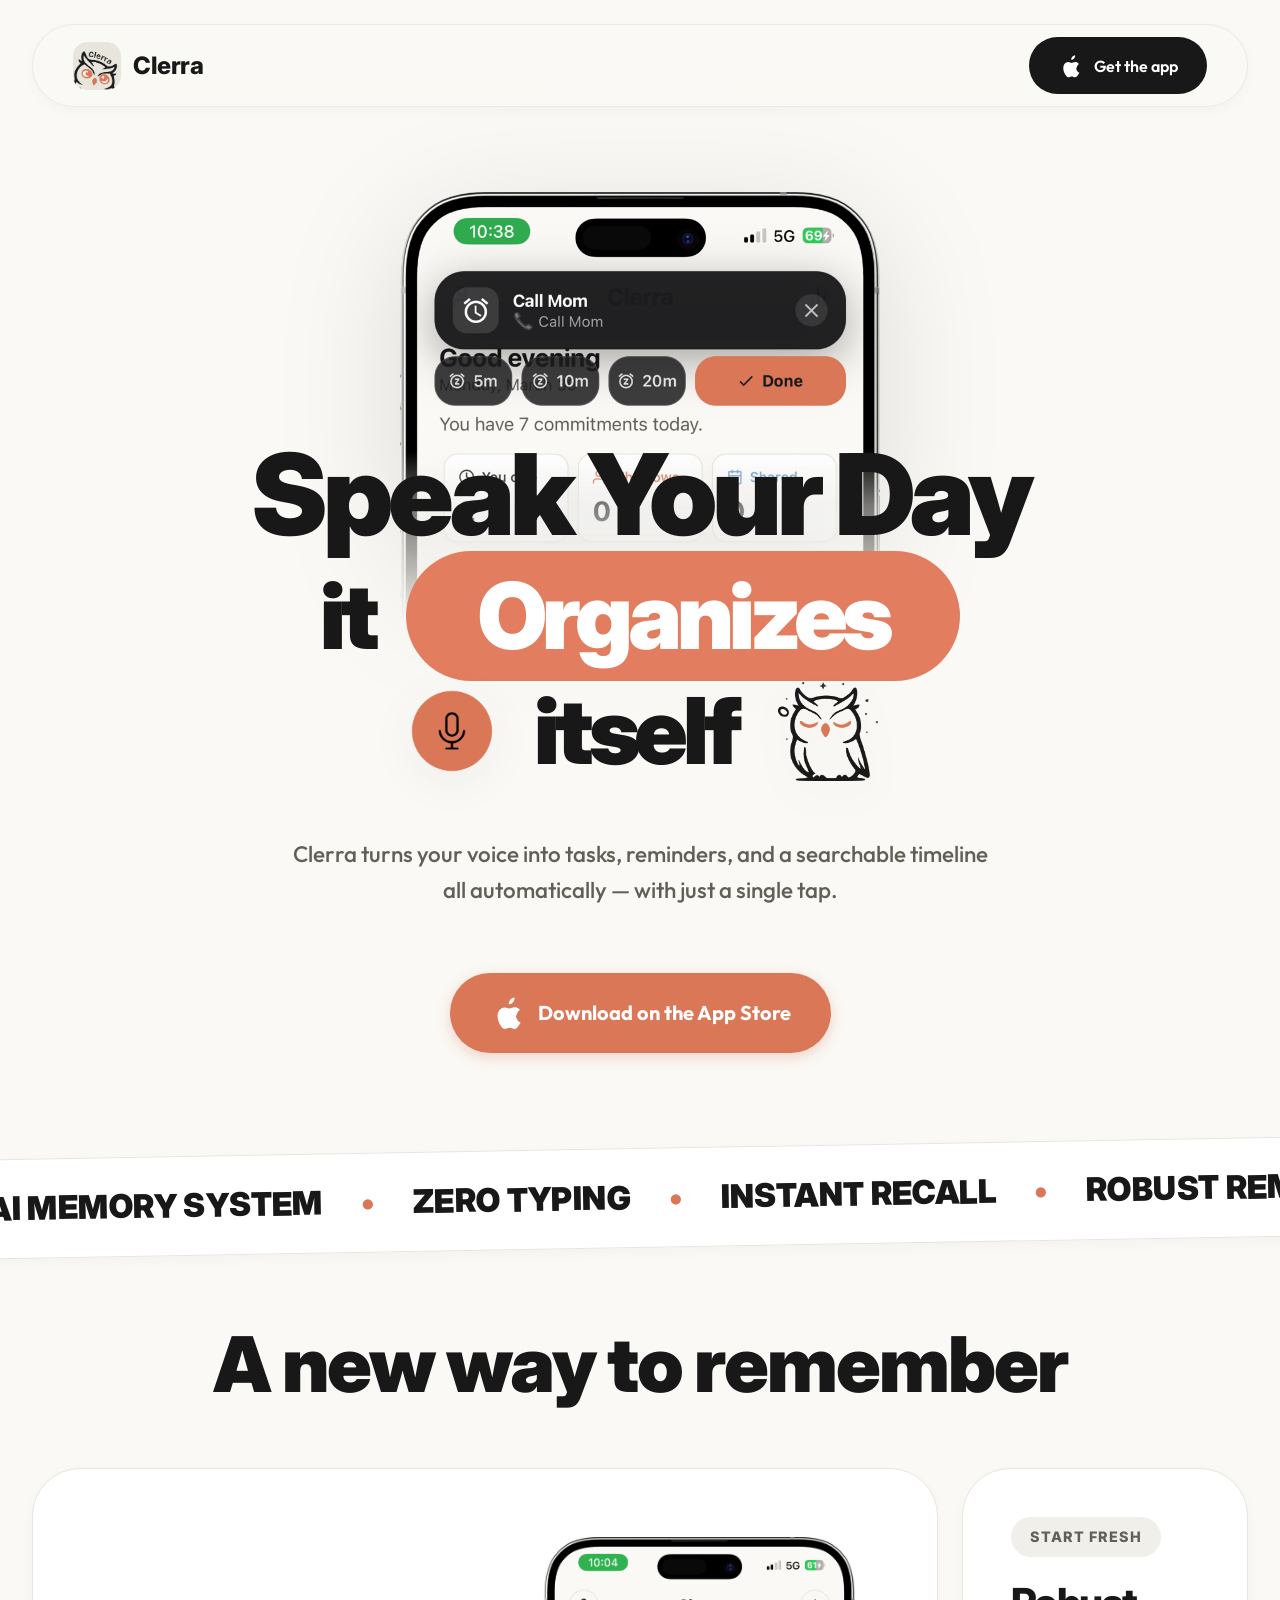
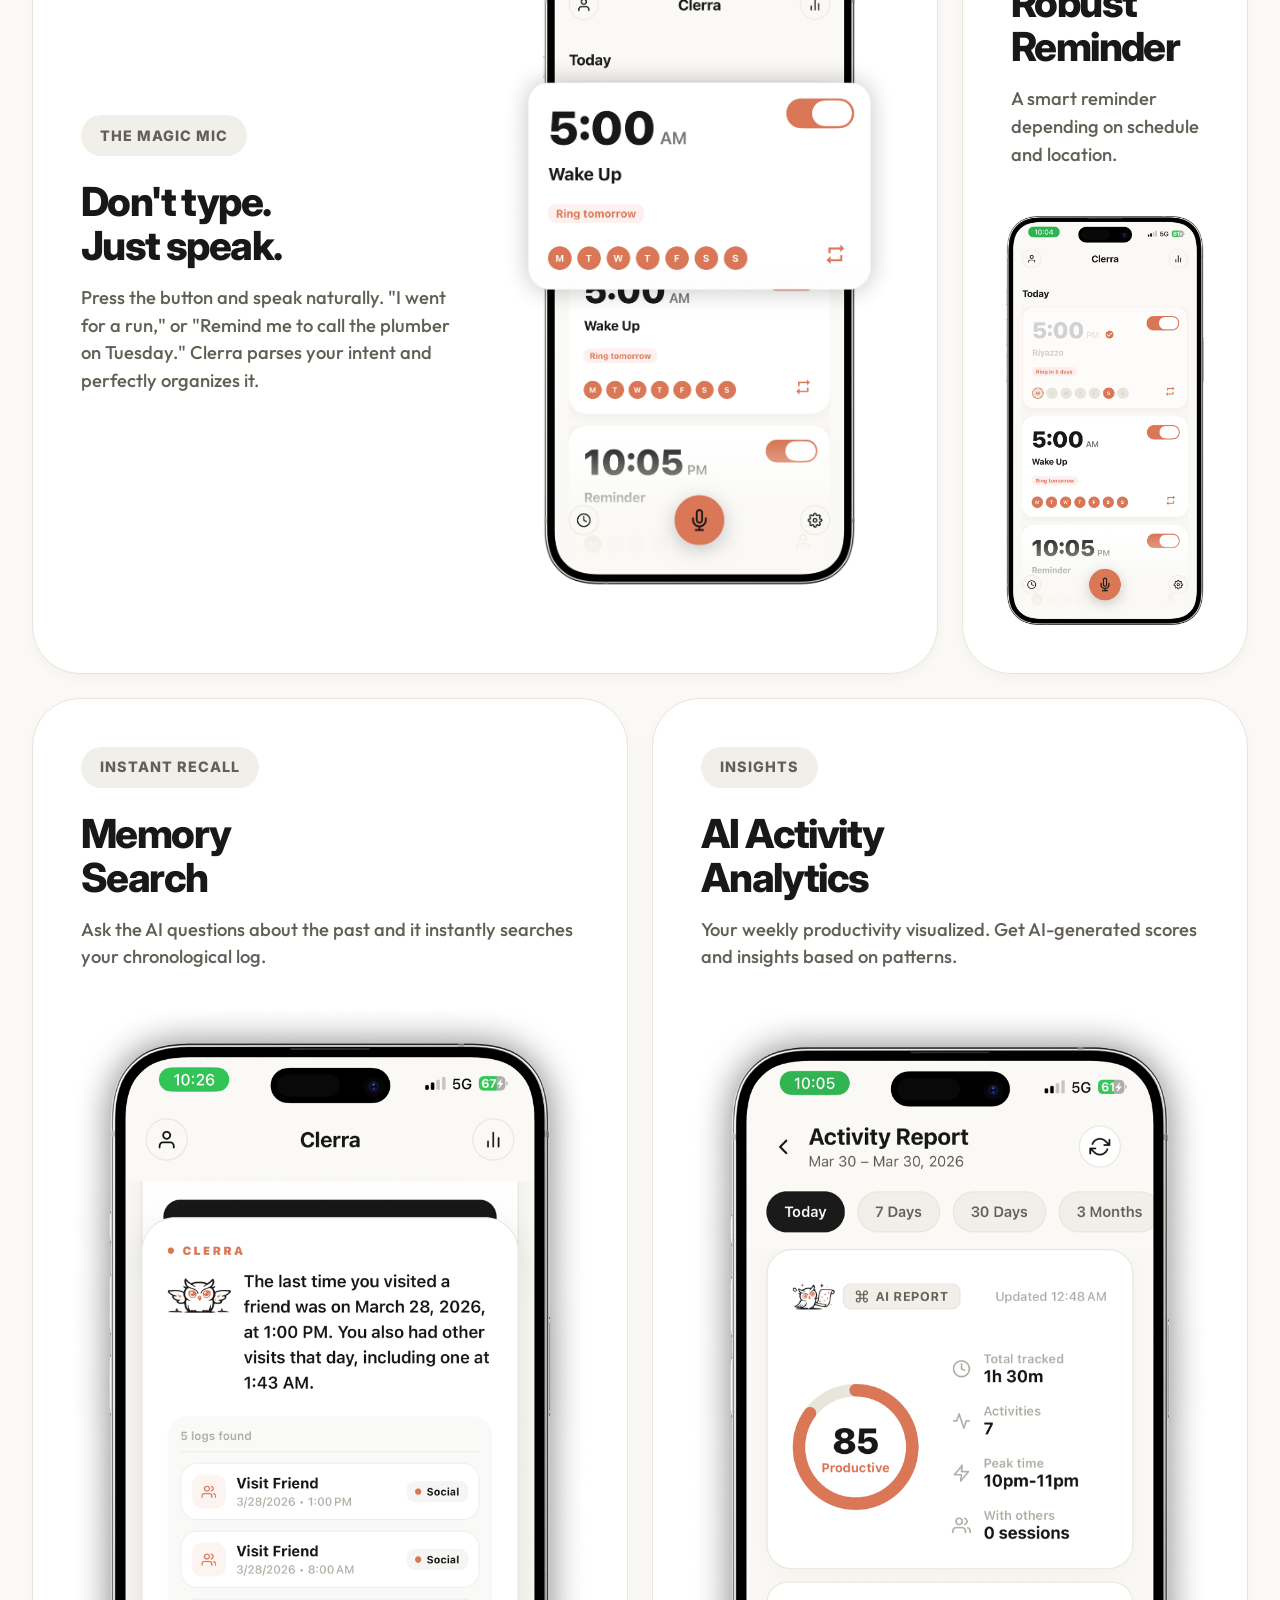
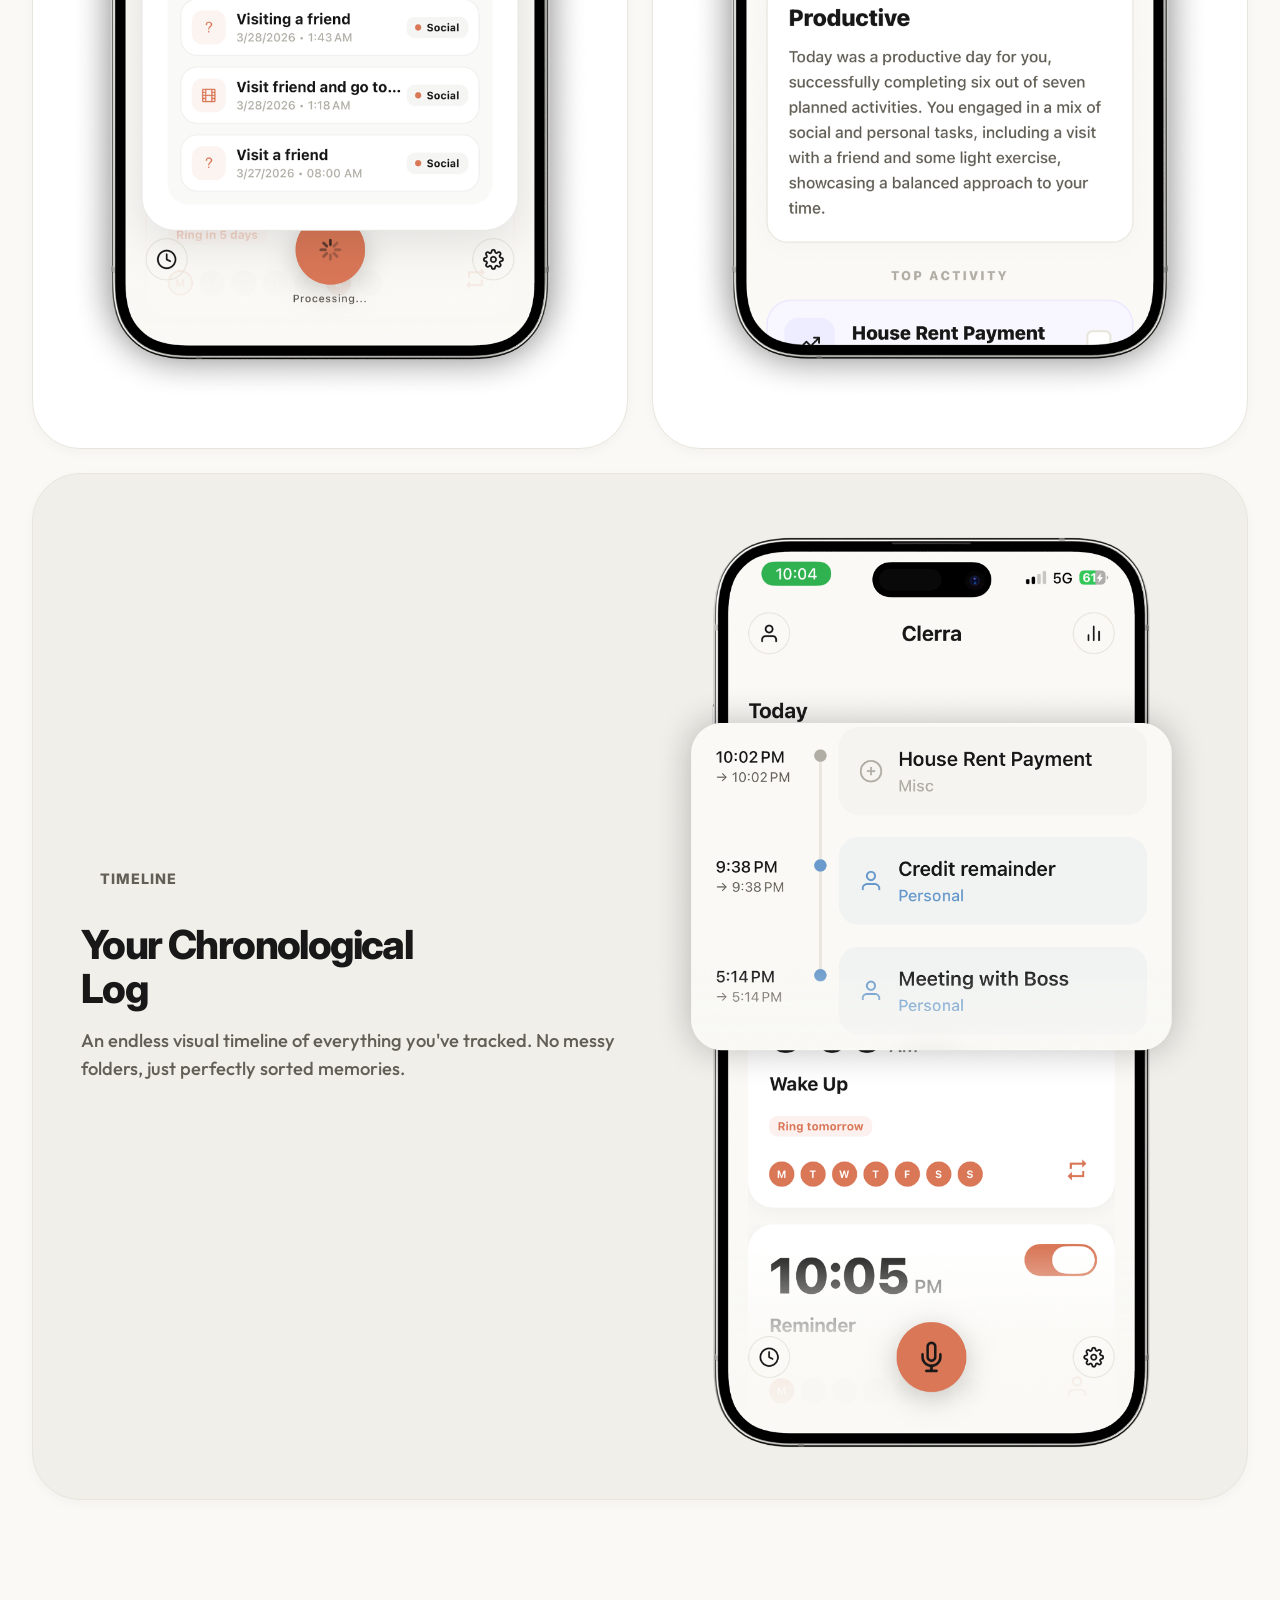
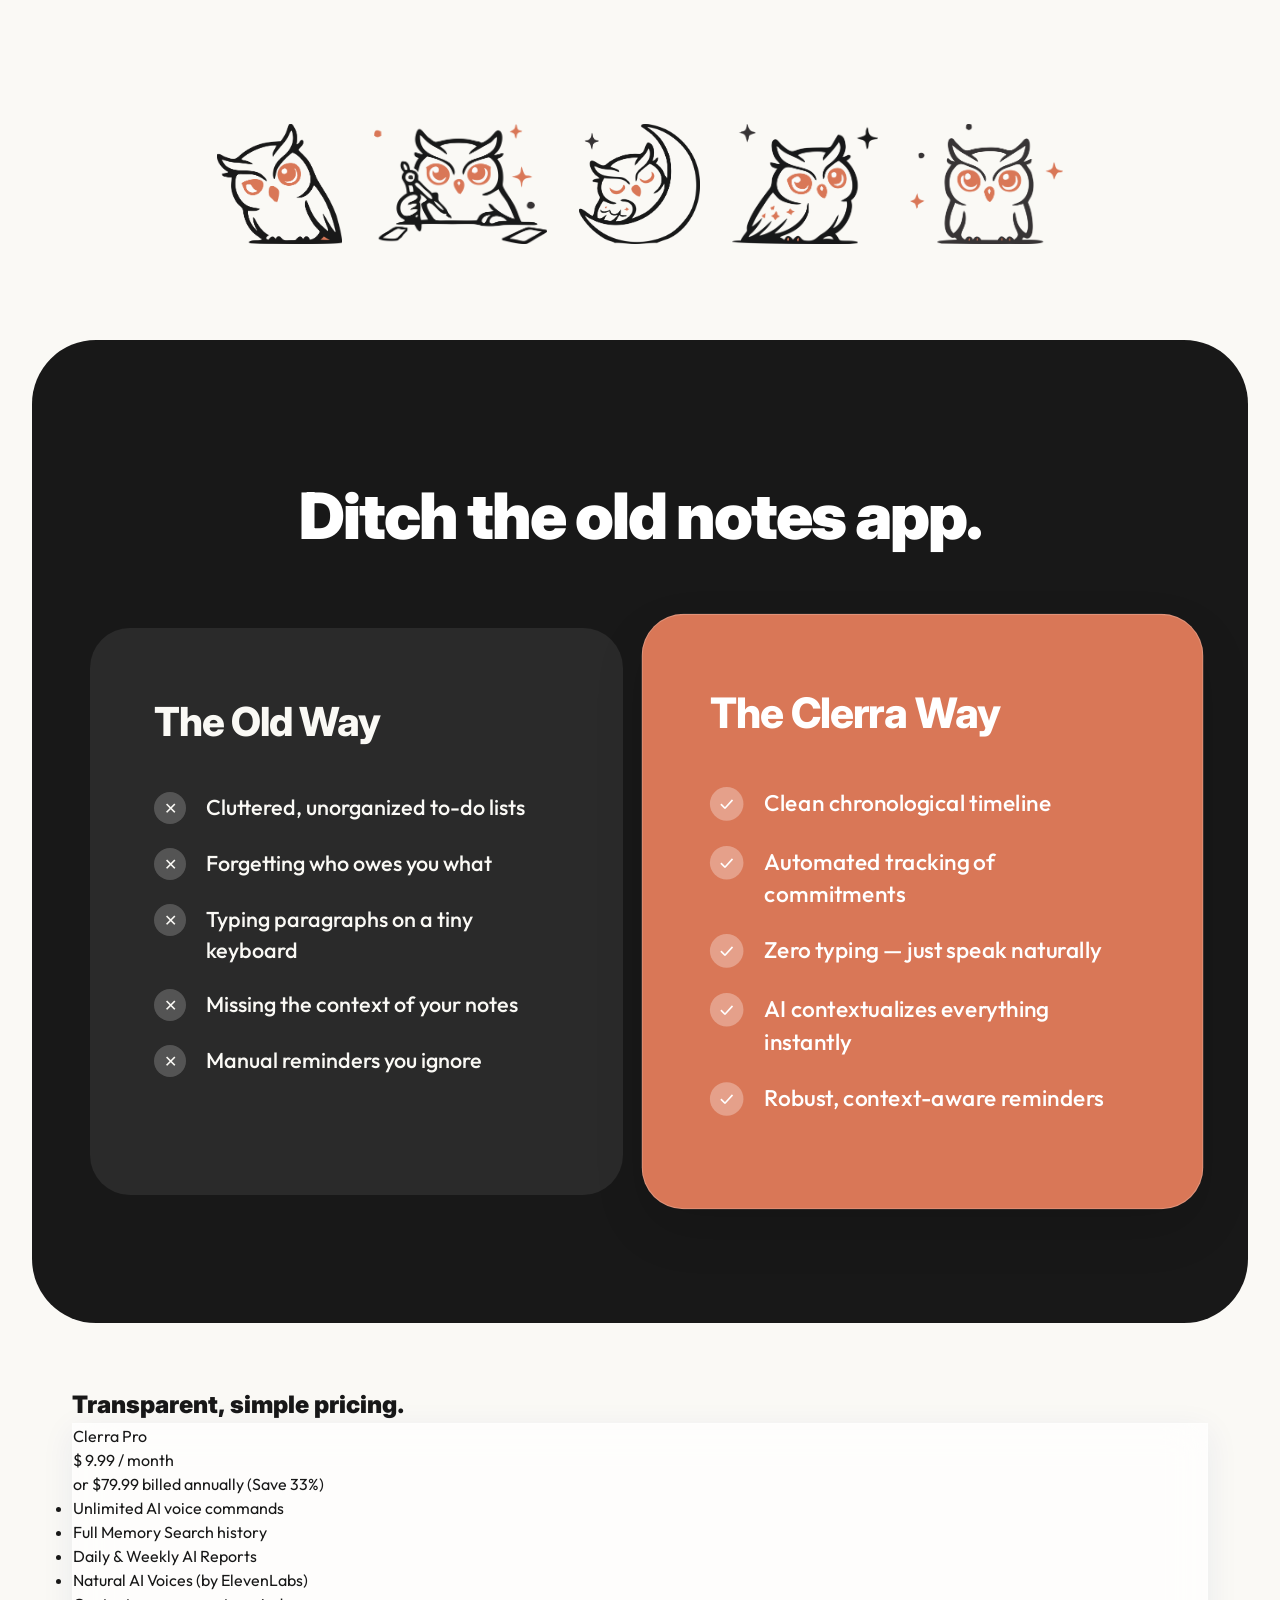
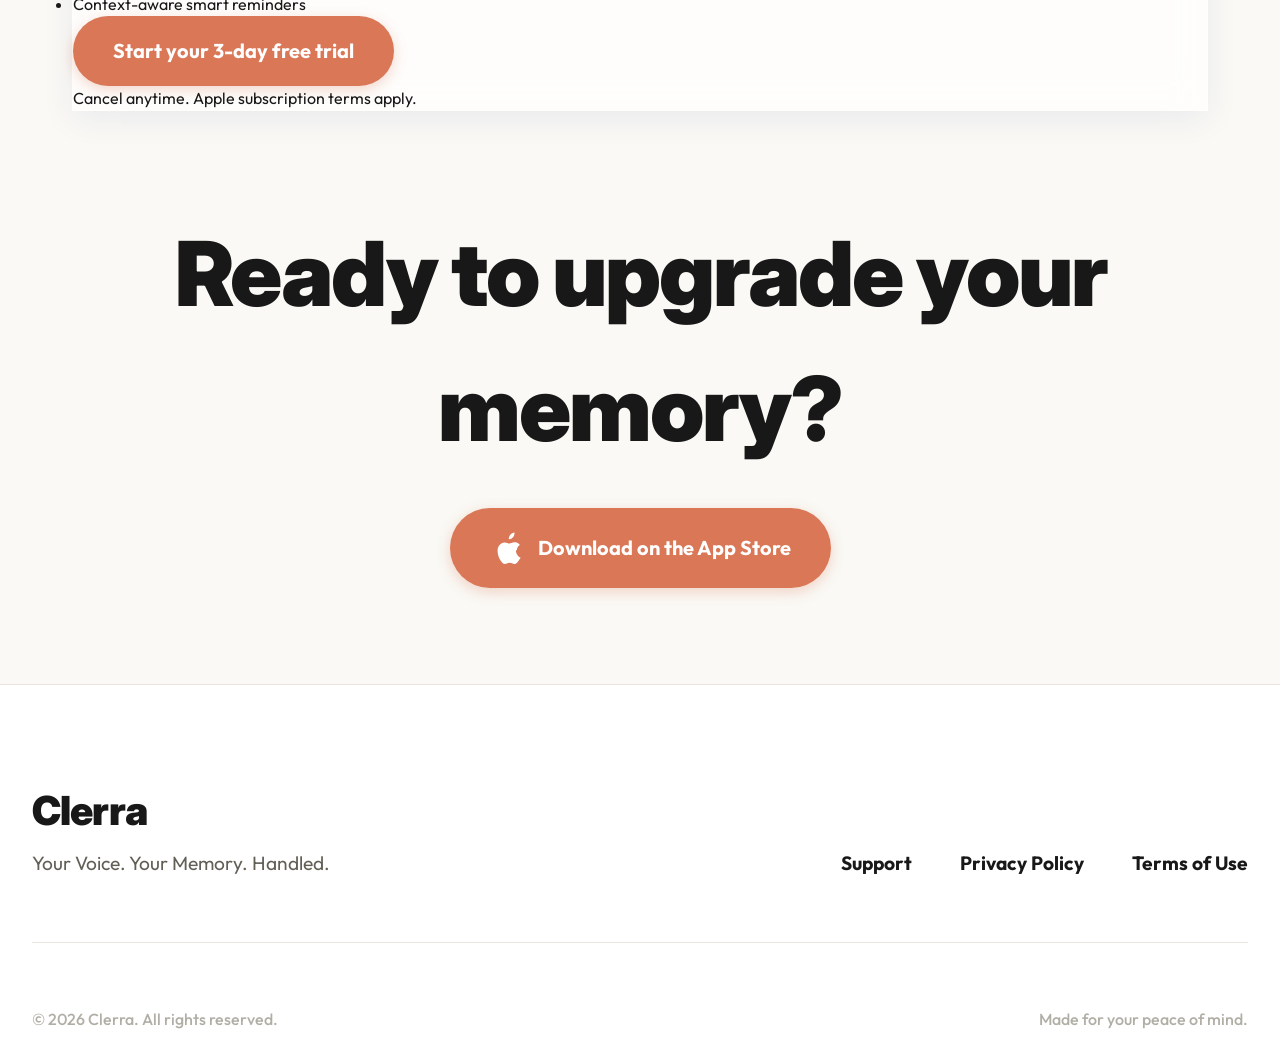
==== commit 7de274c3: "Remove testimonials section" ====
--- a/index.html
+++ b/index.html
@@ -149,35 +149,7 @@
     <img src="appshots/mascots/Watcher.png" alt="Watcher">
   </div>
 
-  <!-- Social Proof Section -->
-  <section class="section-testimonials">
-    <div class="container">
-      <h2>Used by people who finally stopped forgetting.</h2>
-      <div class="testimonial-grid">
-        <div class="testimonial-card glass-card">
-          <p>"Clerra changed how I work. I just tap the mic, say what's on my mind, and it's handled. I haven't missed a deadline in months."</p>
-          <div class="user-info">
-            <strong>Sarah Jenkins</strong>
-            <span>Marketing Director</span>
-          </div>
-        </div>
-        <div class="testimonial-card glass-card">
-          <p>"The memory search is a lifesaver. I asked when I last gymed and it told me instantly. It's like having a second brain."</p>
-          <div class="user-info">
-            <strong>Marcus Chen</strong>
-            <span>Software Engineer</span>
-          </div>
-        </div>
-        <div class="testimonial-card glass-card">
-          <p>"Finally, an app that doesn't feel like a chore. Zero typing, just speaking. It's the most natural productivity tool I've ever used."</p>
-          <div class="user-info">
-            <strong>Elena Rodriguez</strong>
-            <span>Content Creator</span>
-          </div>
-        </div>
-      </div>
-    </div>
-  </section>
+
 
   <!-- Contrast Section -->
   <section class="contrast-section">
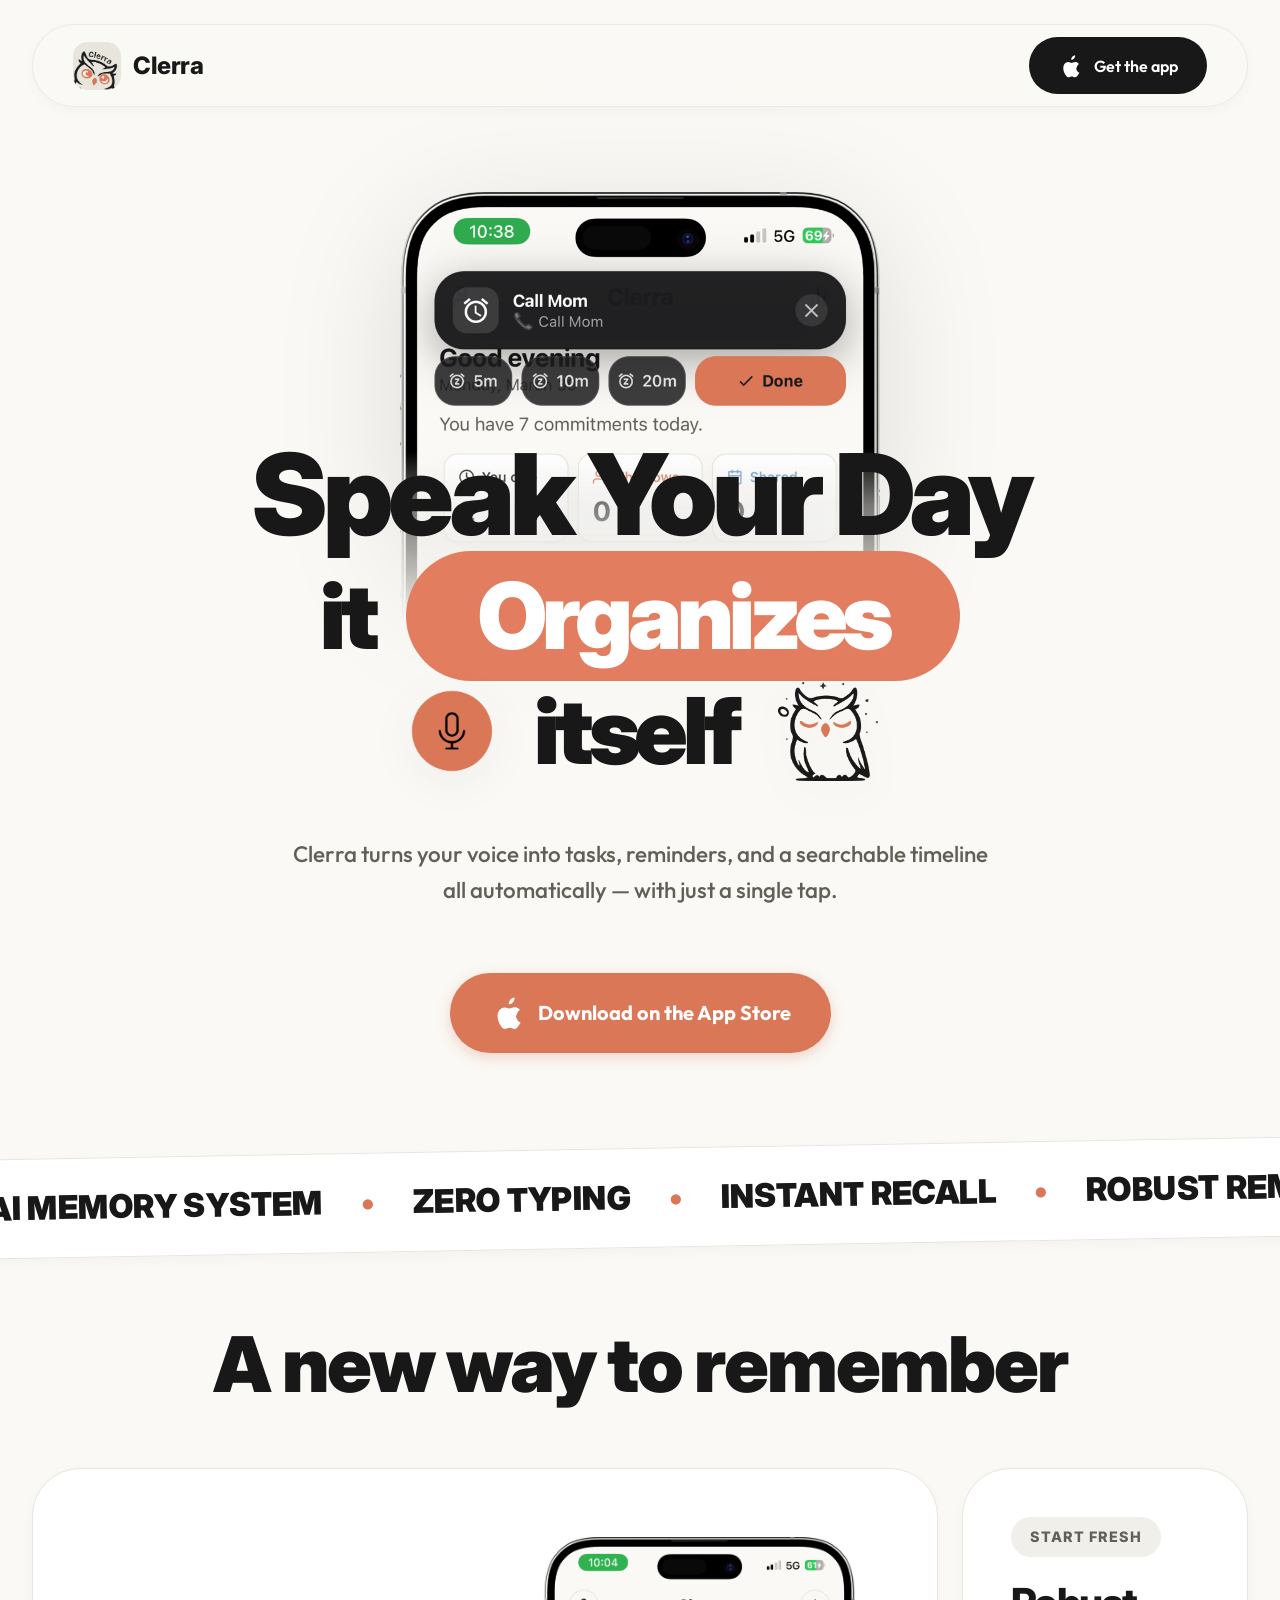
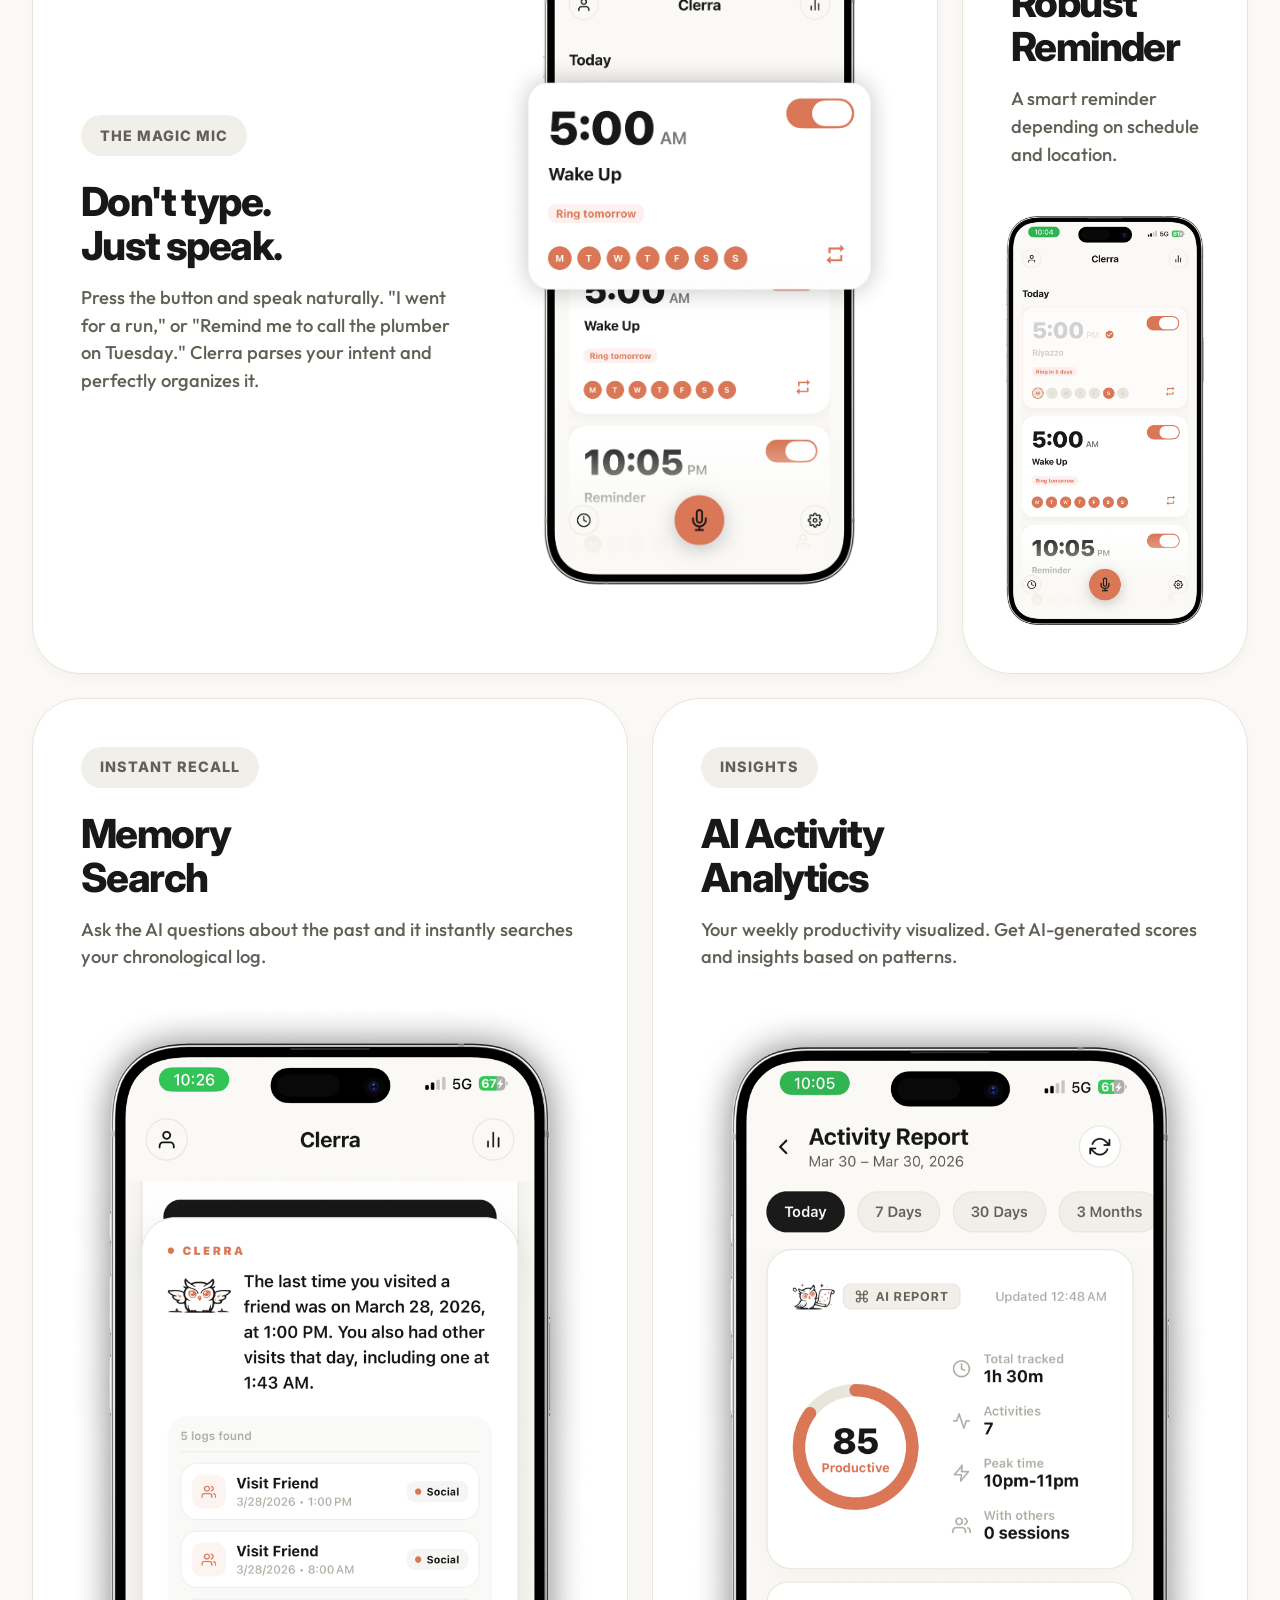
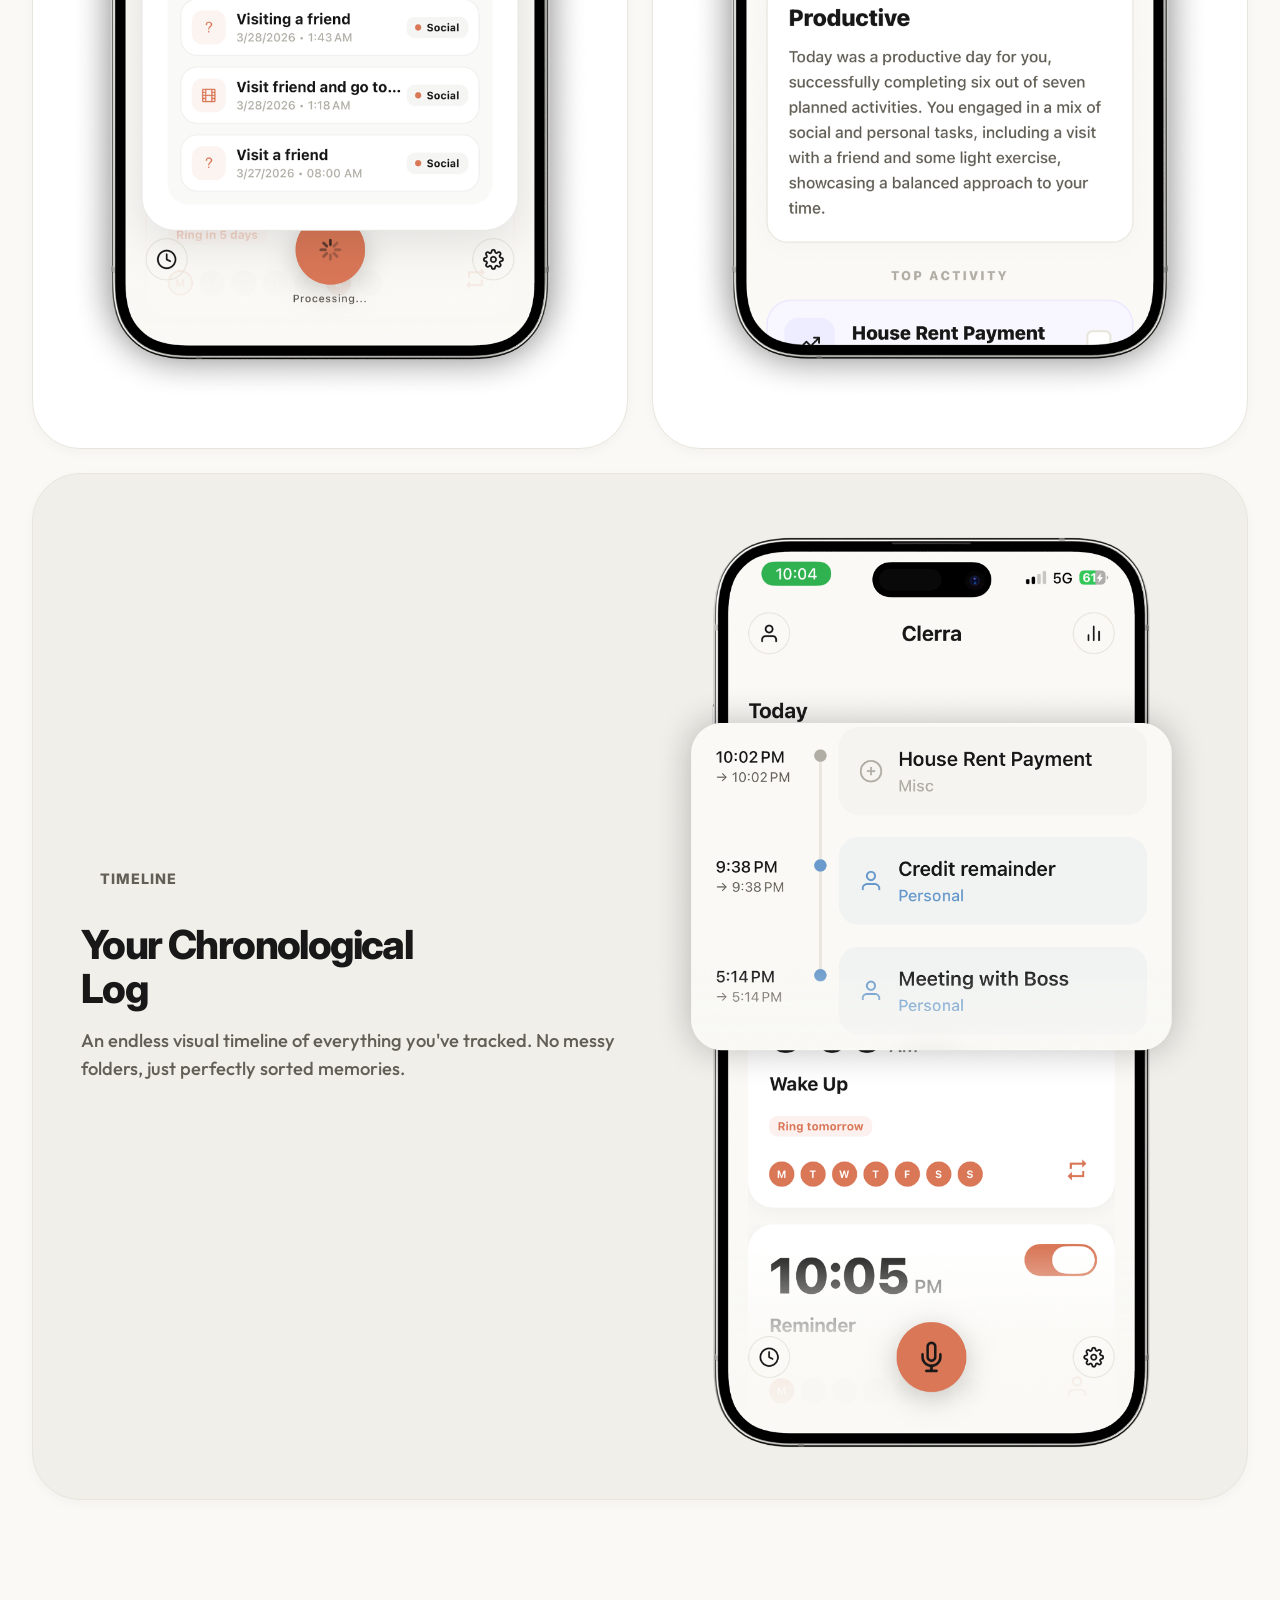
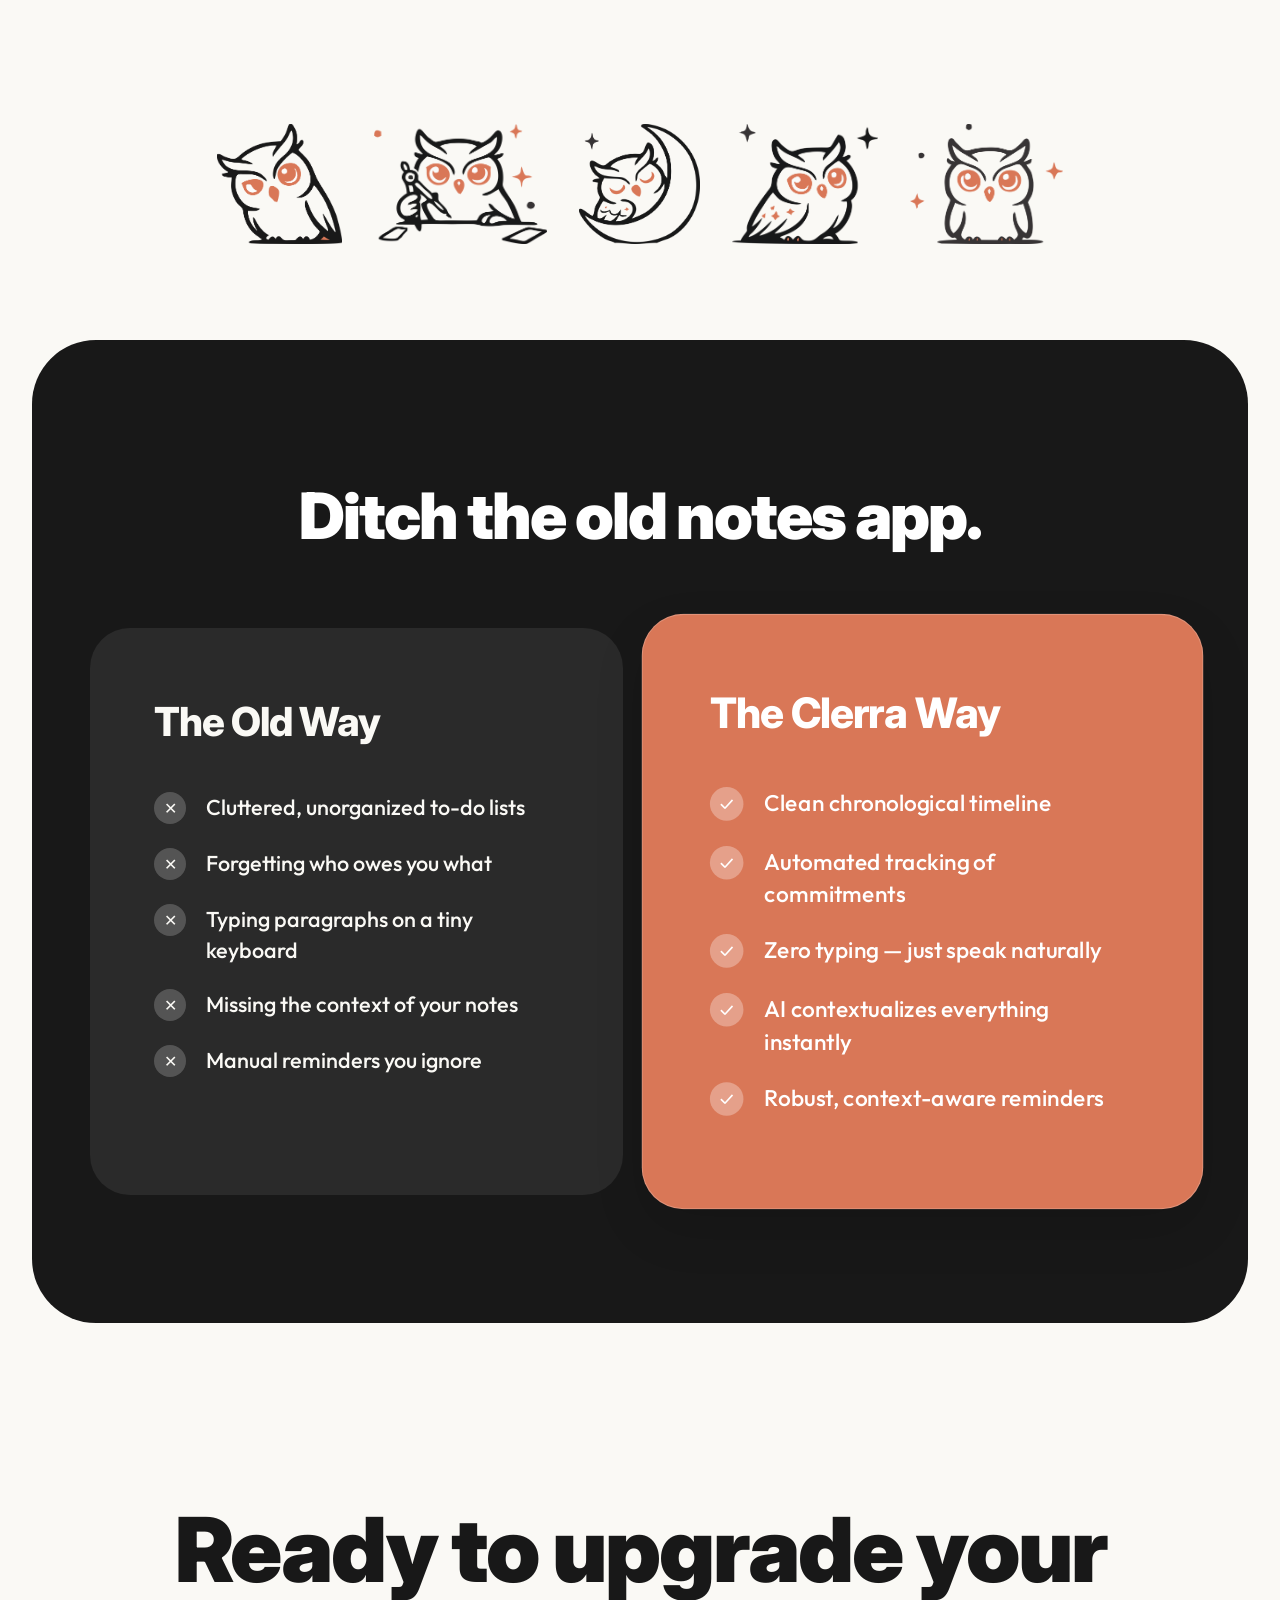
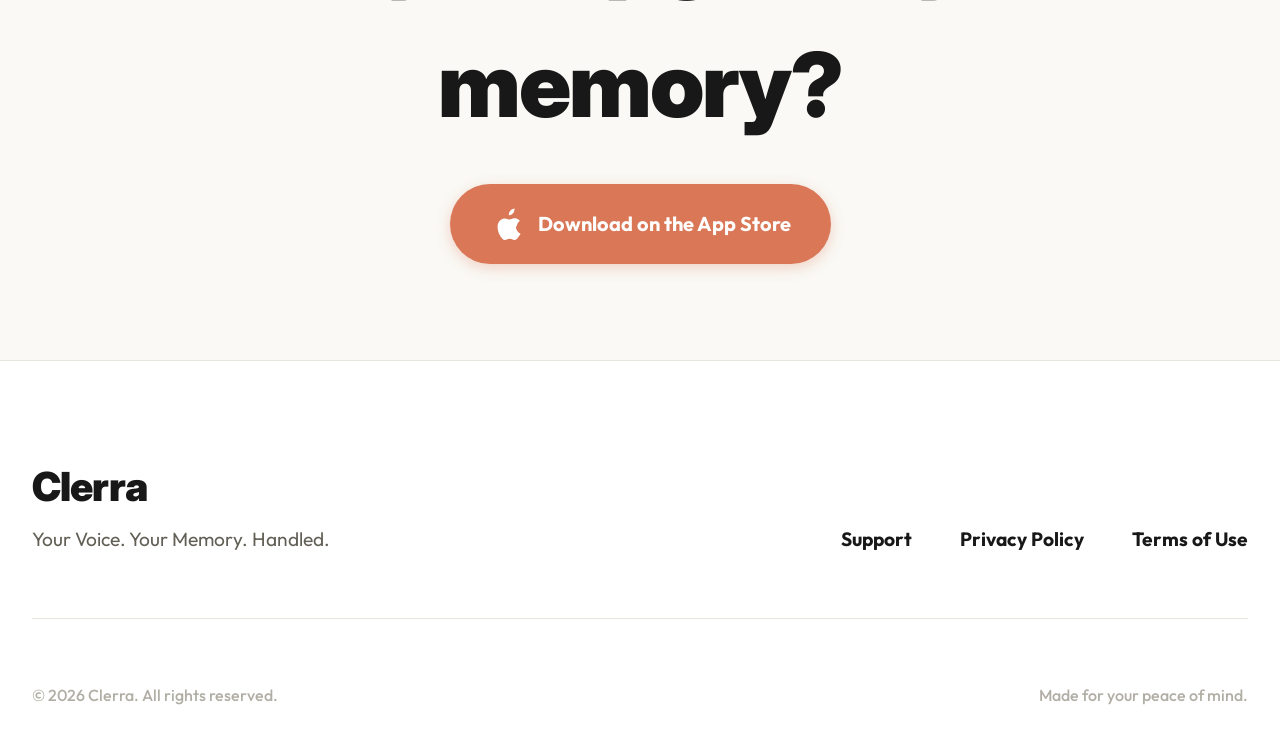
==== commit 7efc5886: "Remove pricing section" ====
--- a/index.html
+++ b/index.html
@@ -181,34 +181,7 @@
     </div>
   </section>
 
-  <!-- Pricing Section -->
-  <section class="section-pricing" id="pricing">
-    <div class="container">
-      <h2>Transparent, simple pricing.</h2>
-      <div class="pricing-card main-pricing glass-card">
-        <div class="pricing-header">
-          <span class="price-tag">Clerra Pro</span>
-          <div class="price-value">
-            <span class="currency">$</span>
-            <span class="amount">9.99</span>
-            <span class="period">/ month</span>
-          </div>
-          <p>or $79.99 billed annually (Save 33%)</p>
-        </div>
-        <ul class="pricing-features">
-          <li>Unlimited AI voice commands</li>
-          <li>Full Memory Search history</li>
-          <li>Daily & Weekly AI Reports</li>
-          <li>Natural AI Voices (by ElevenLabs)</li>
-          <li>Context-aware smart reminders</li>
-        </ul>
-        <div class="pricing-cta">
-          <a href="#" class="btn-accent">Start your 3-day free trial</a>
-          <p class="cta-micro">Cancel anytime. Apple subscription terms apply.</p>
-        </div>
-      </div>
-    </div>
-  </section>
+
 
   <!-- Final CTA -->
   <section class="cta-section" id="download">
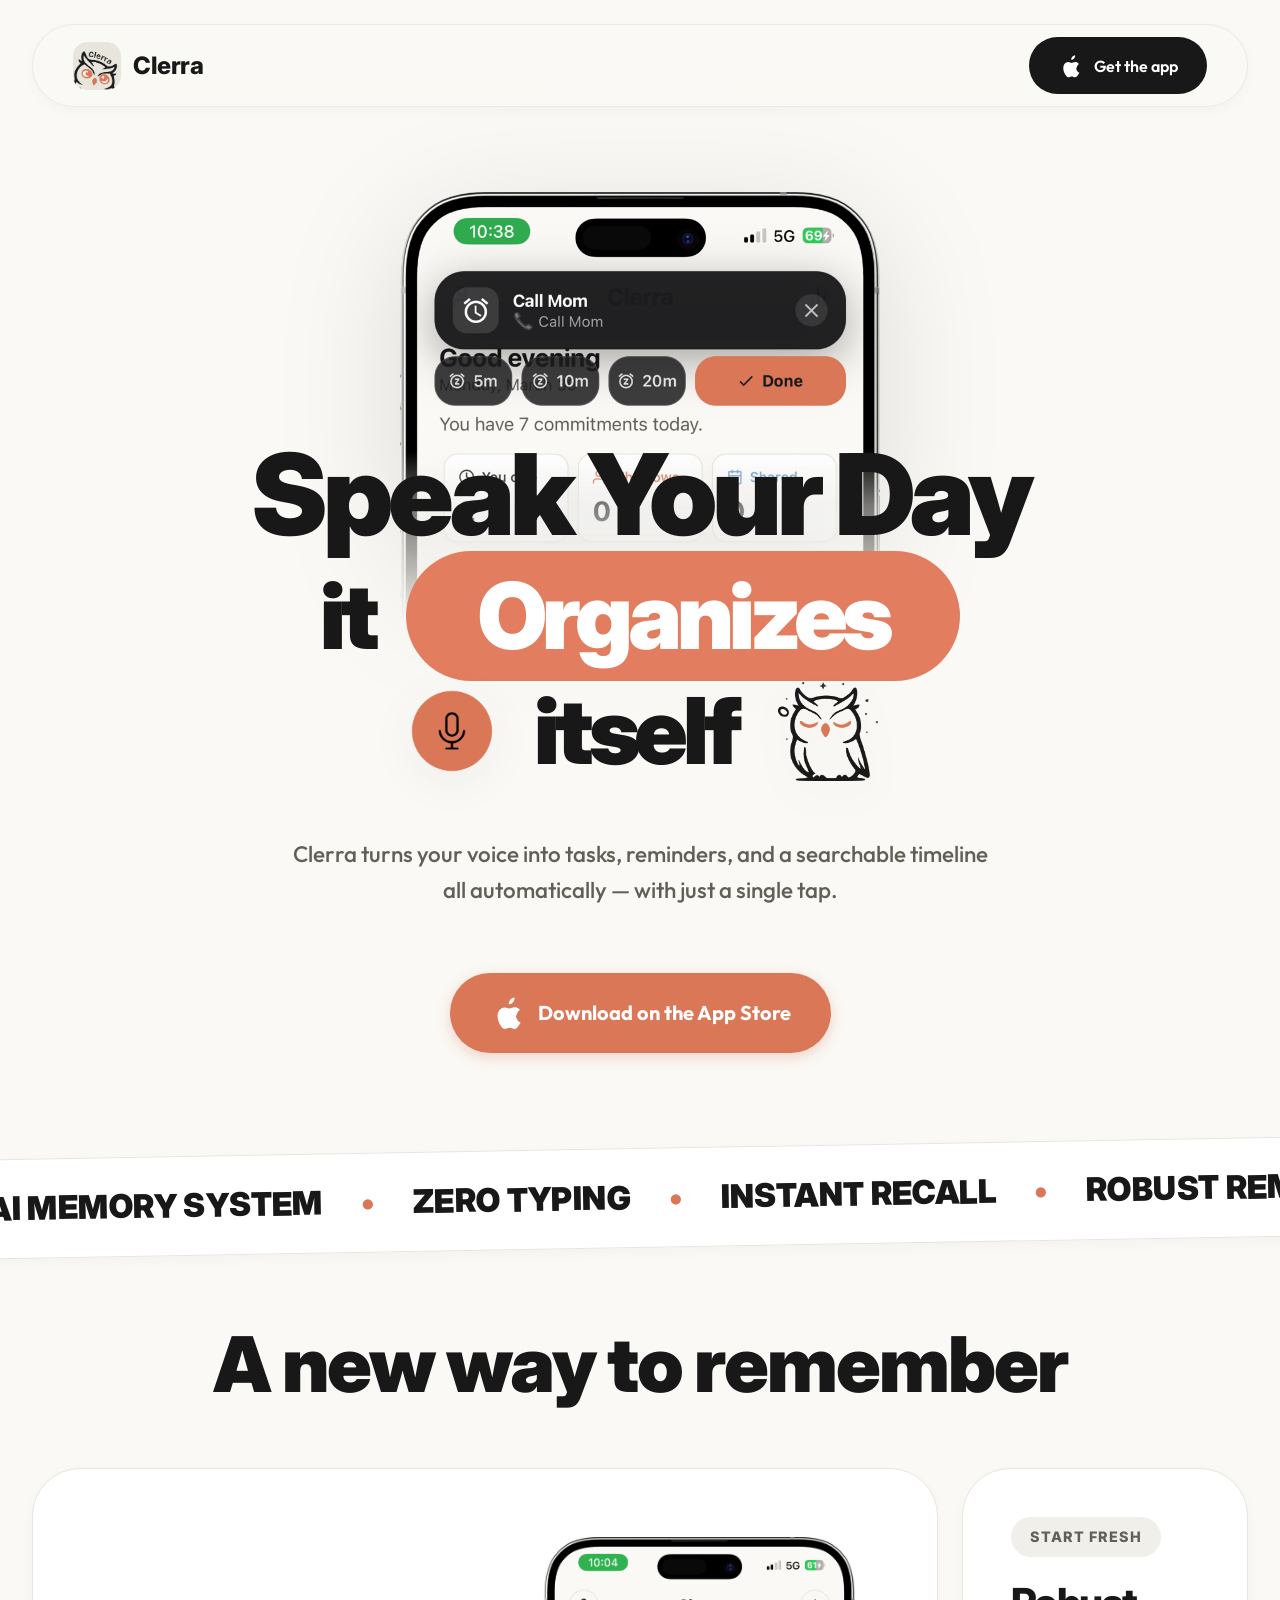
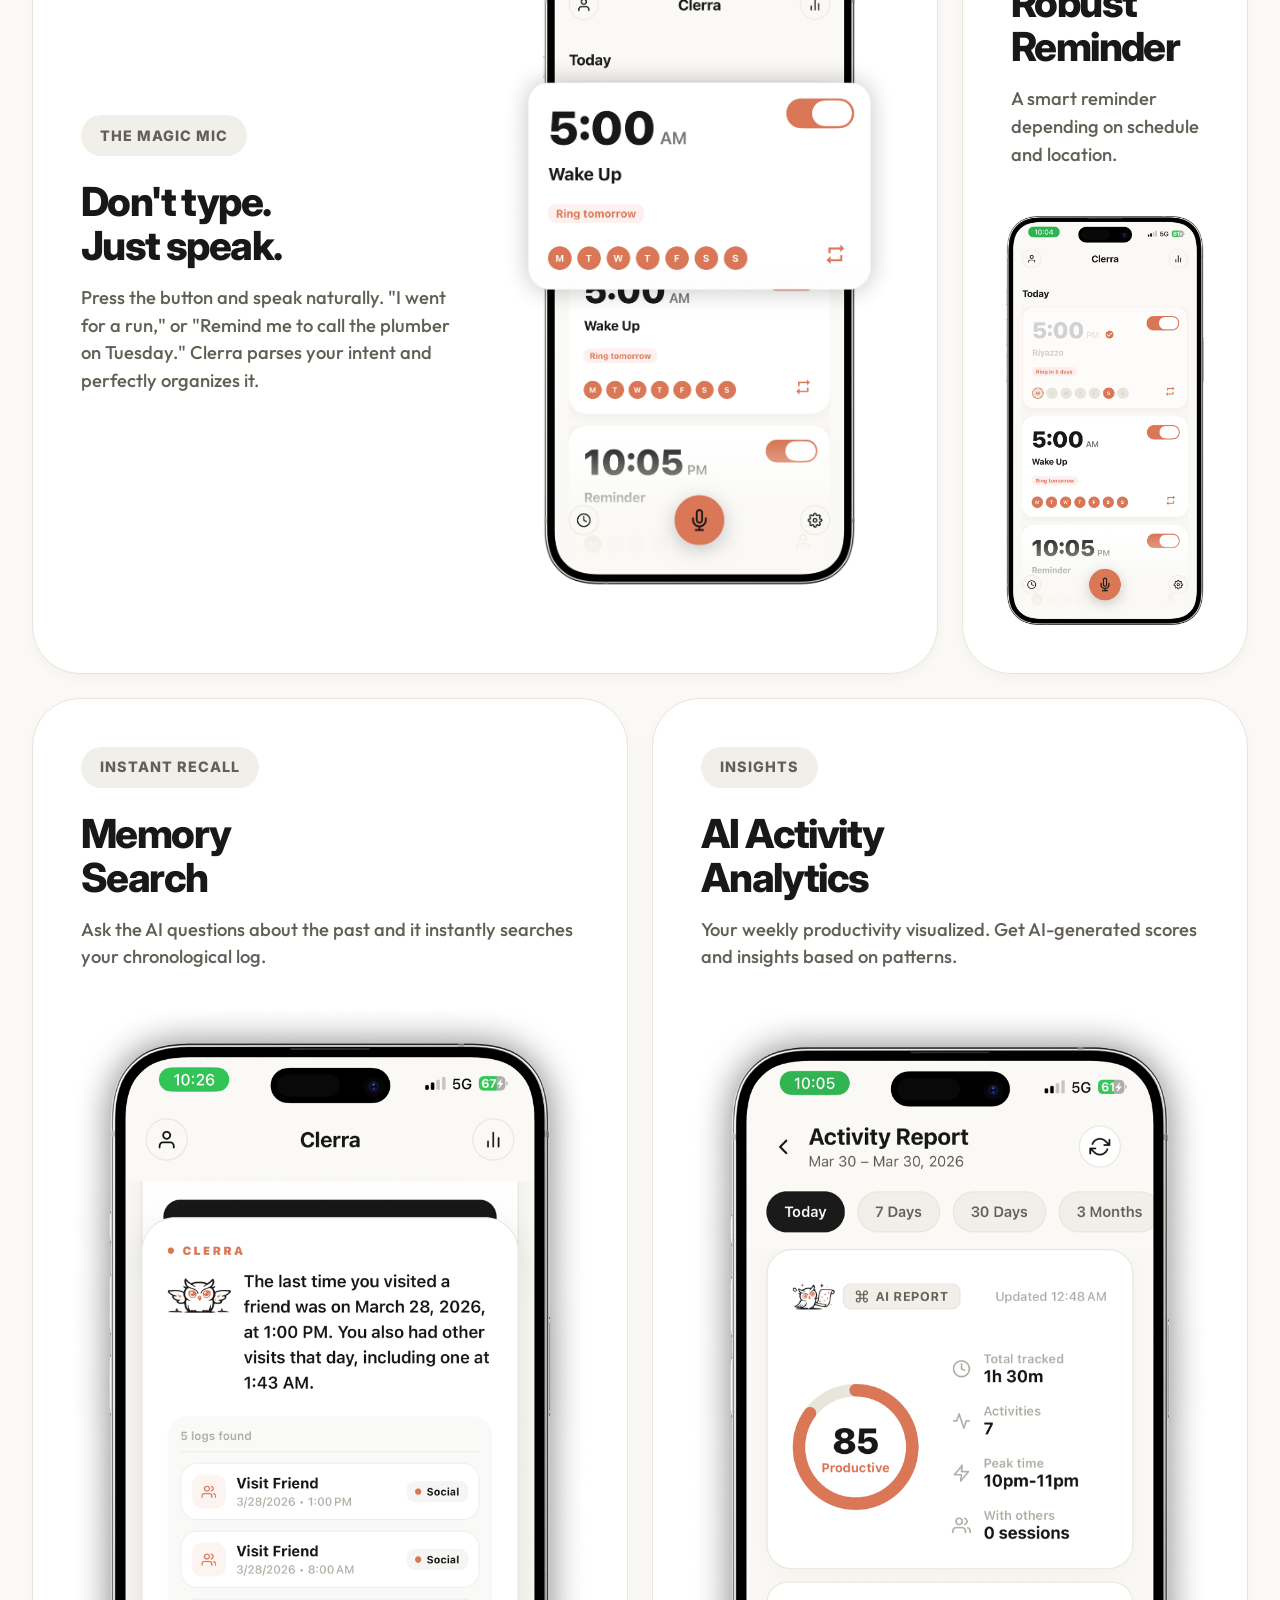
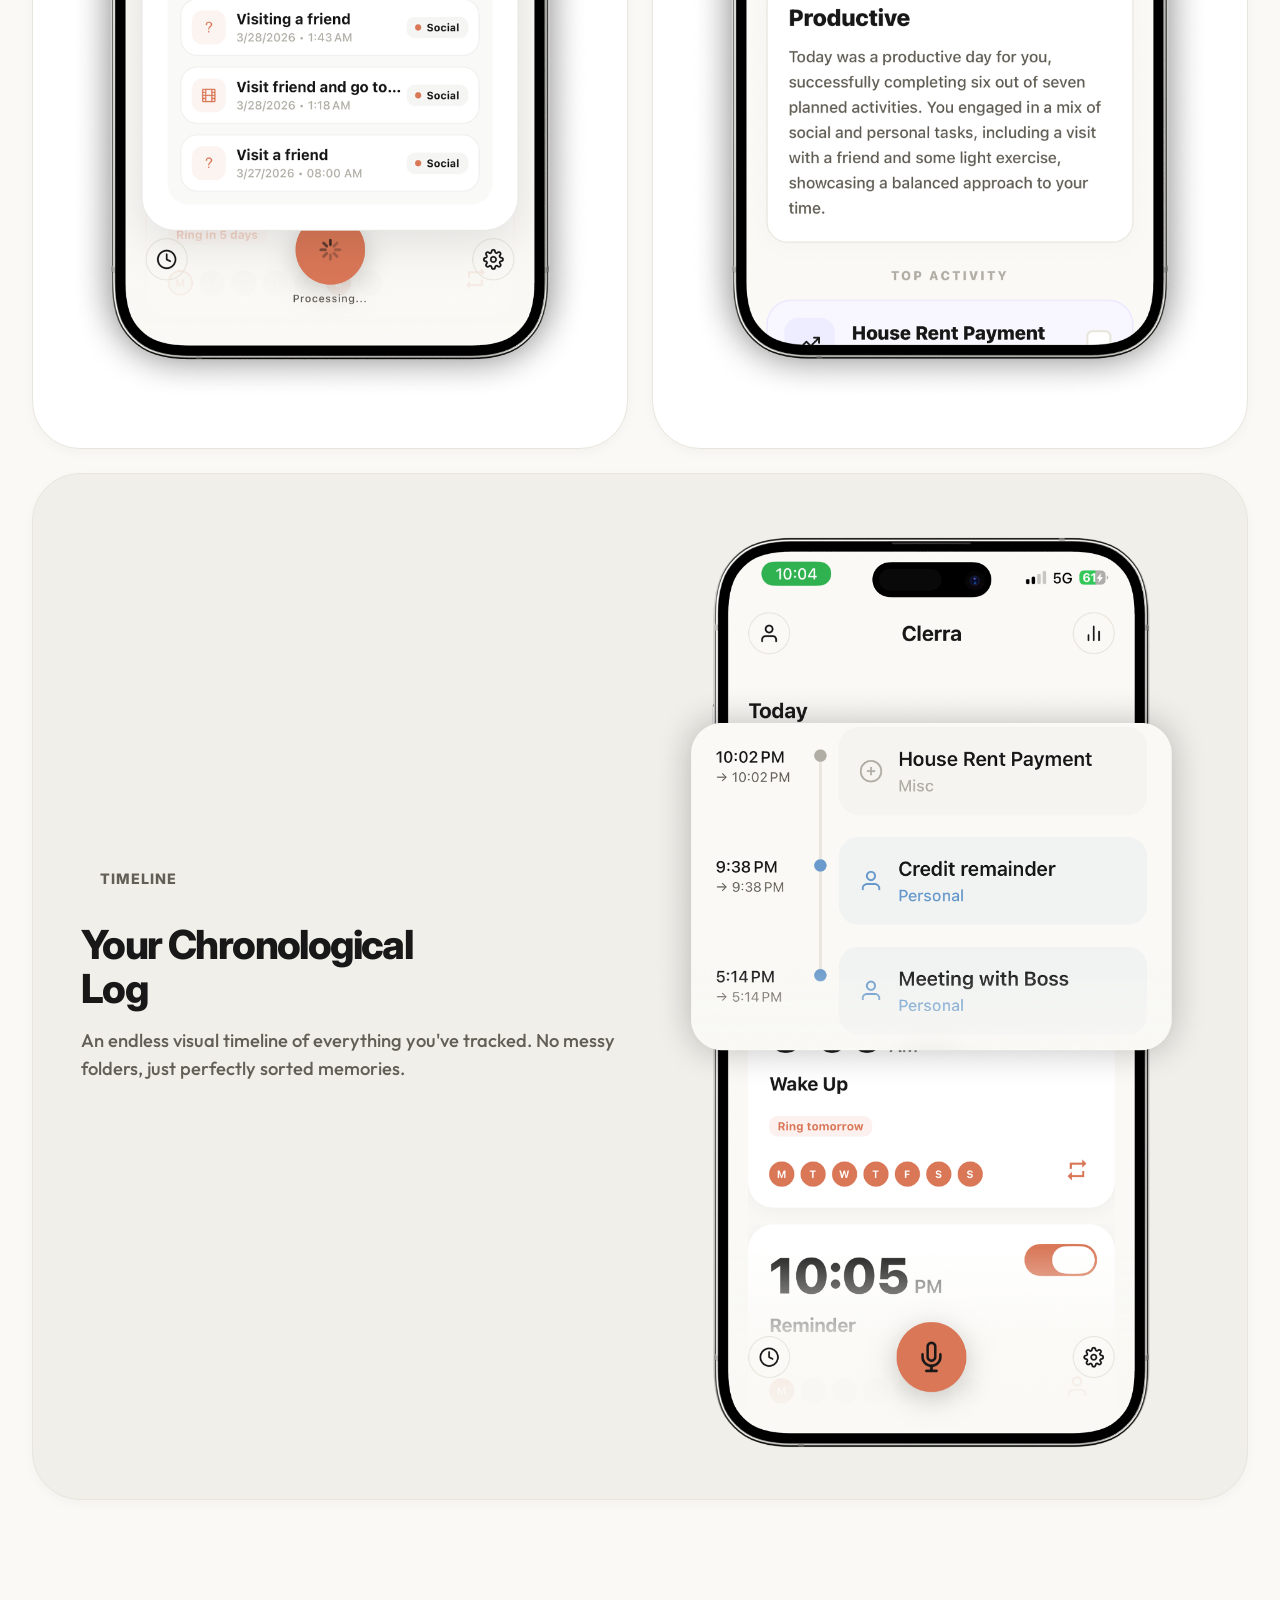
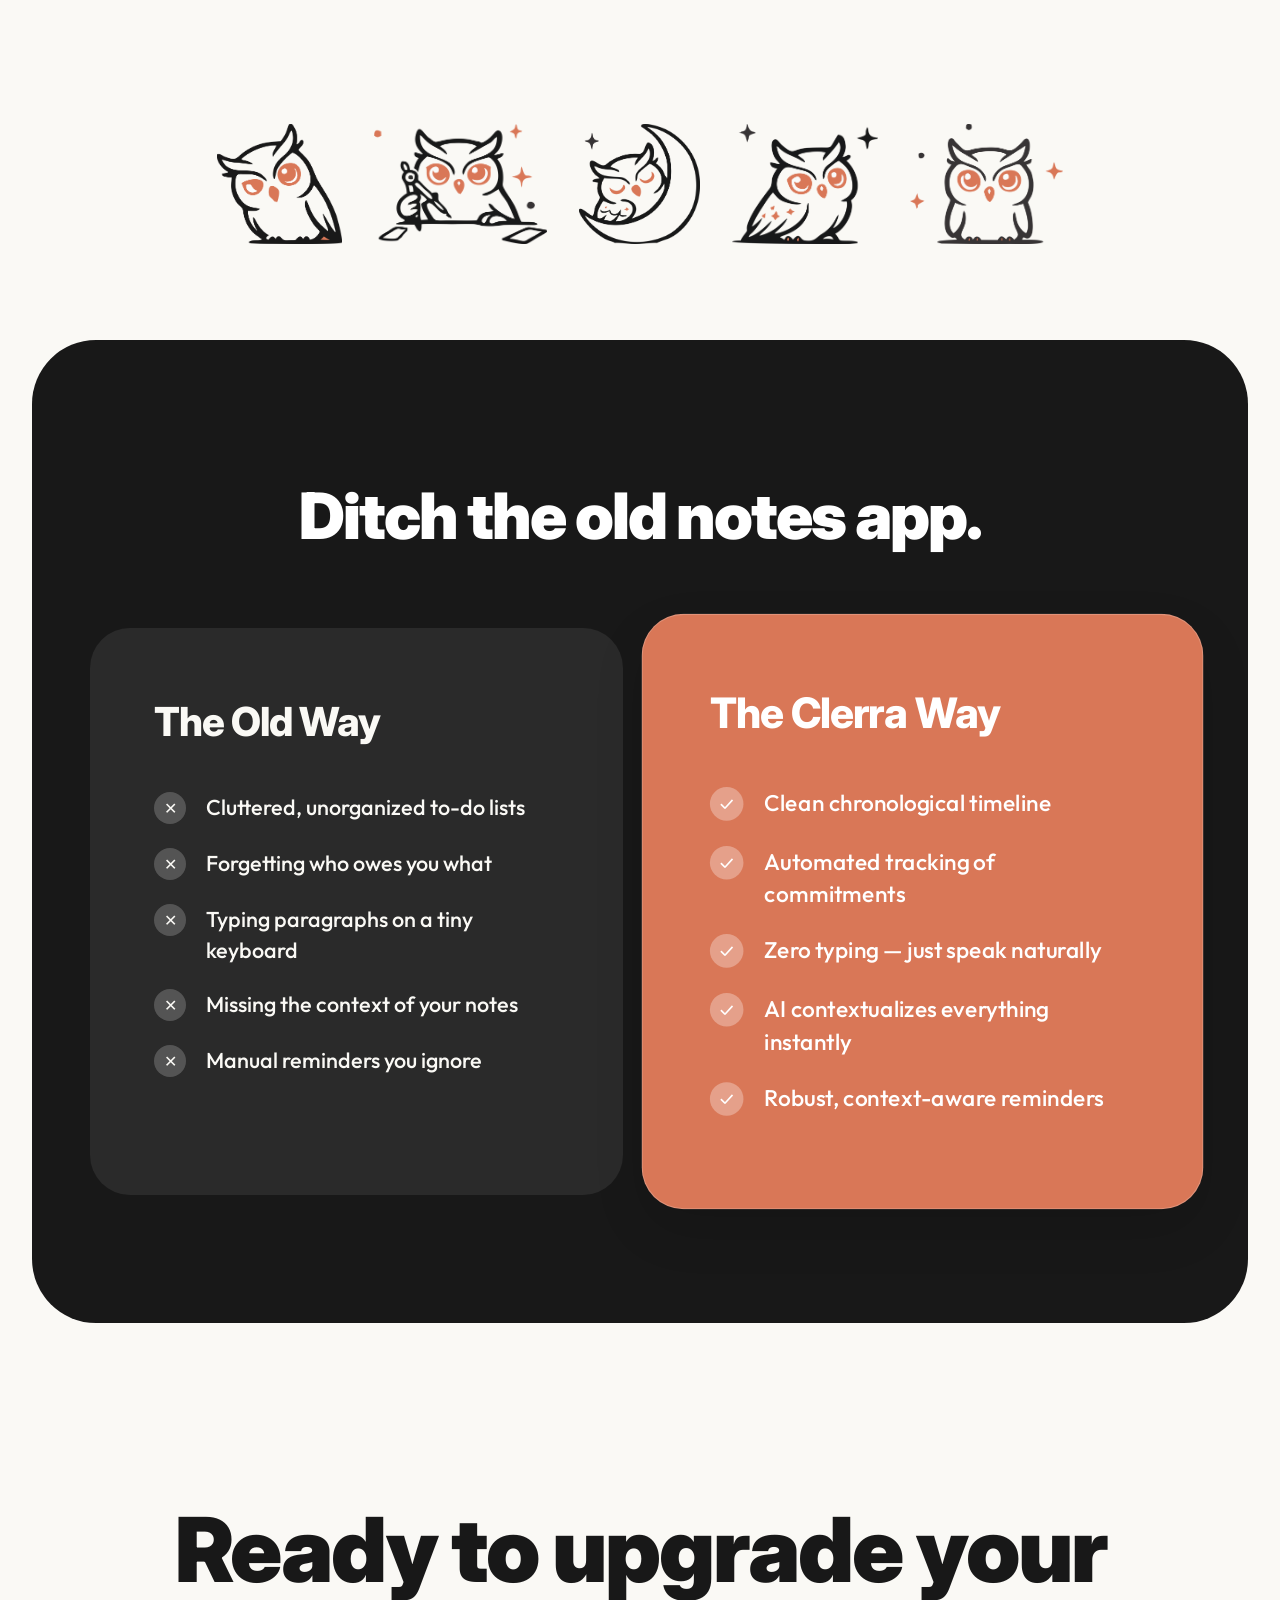
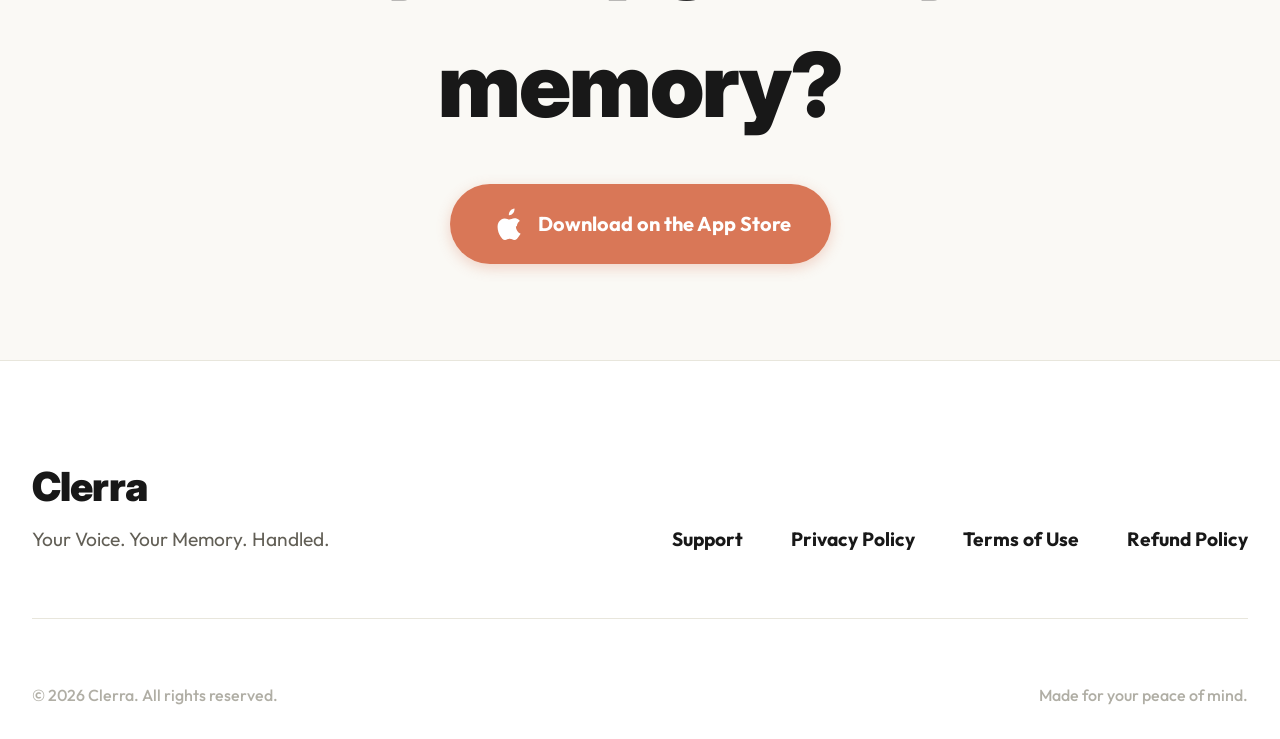
==== commit 6f00db0b: "Add Refund Policy page and update nav footers" ====
--- a/index.html
+++ b/index.html
@@ -206,6 +206,7 @@
           <a href="support.html">Support</a>
           <a href="privacy.html">Privacy Policy</a>
           <a href="terms.html">Terms of Use</a>
+          <a href="refund.html">Refund Policy</a>
         </div>
       </div>
       <div class="footer-bottom">
